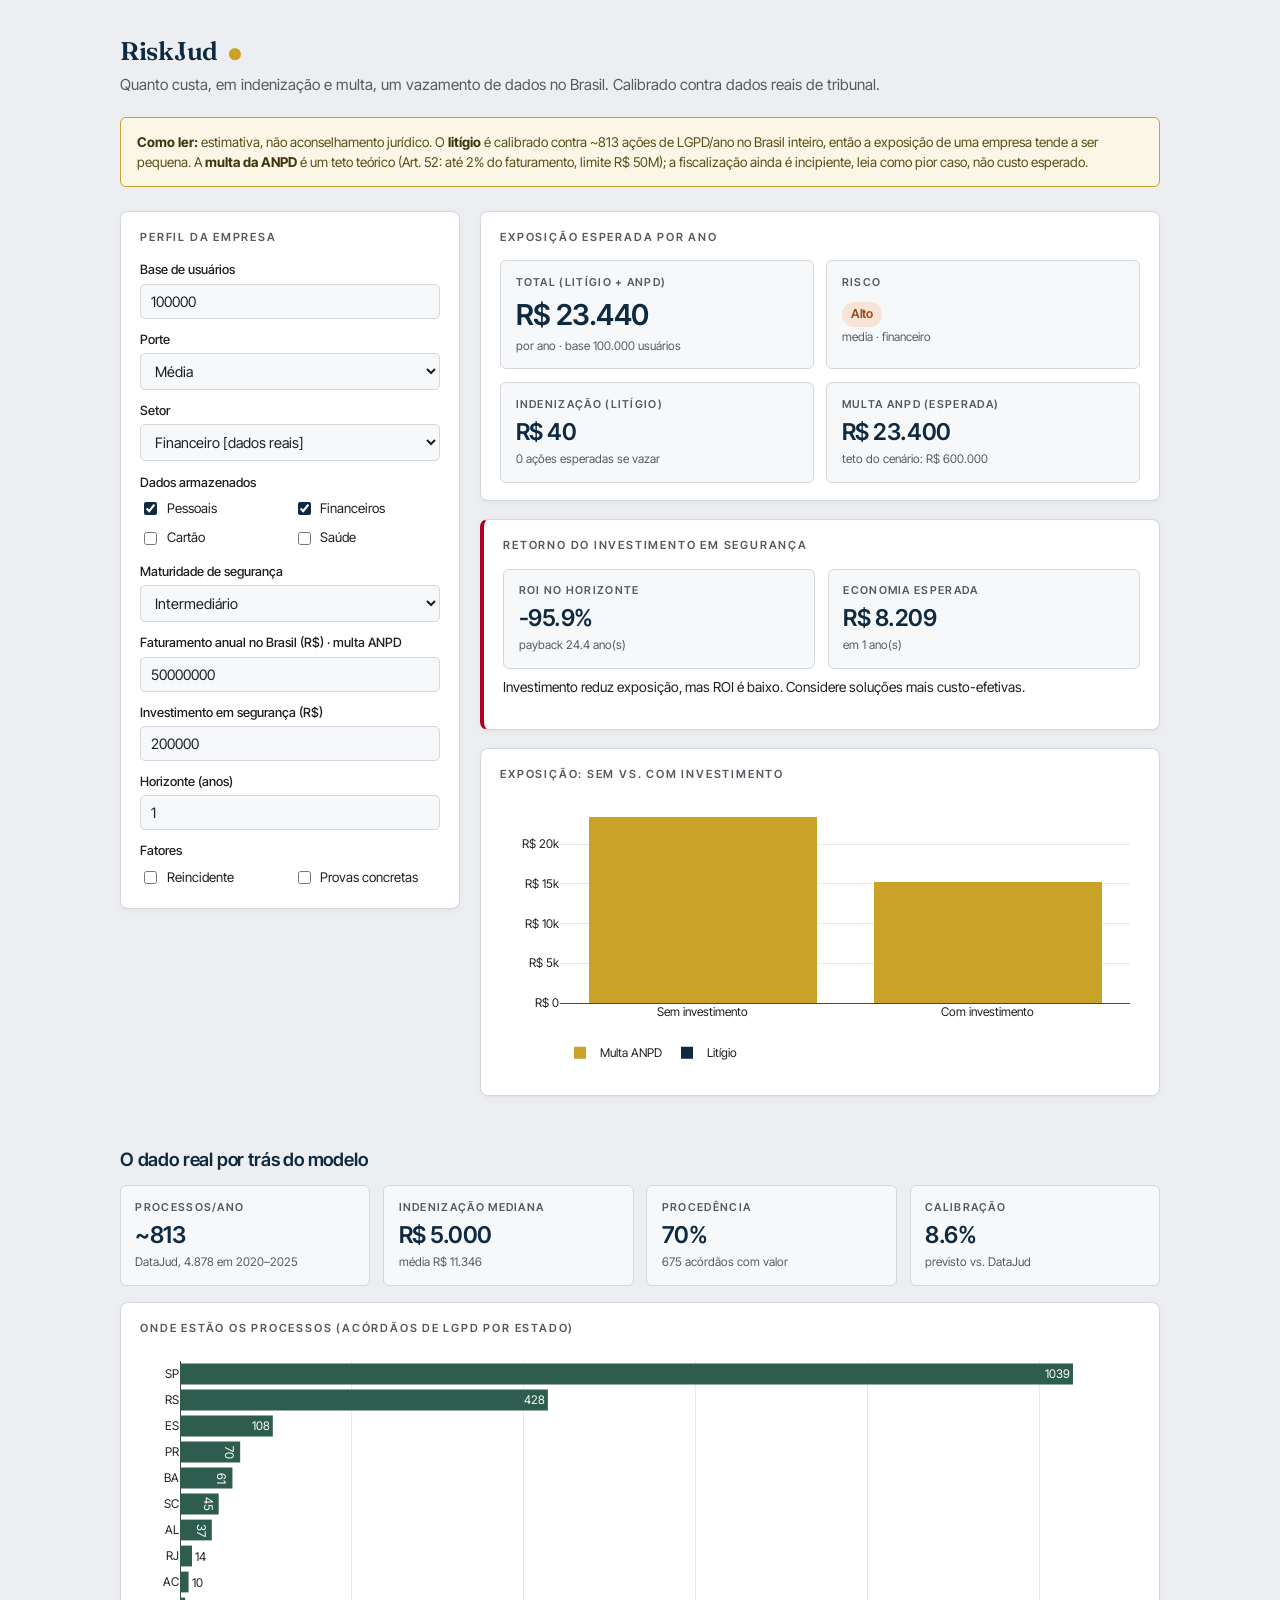
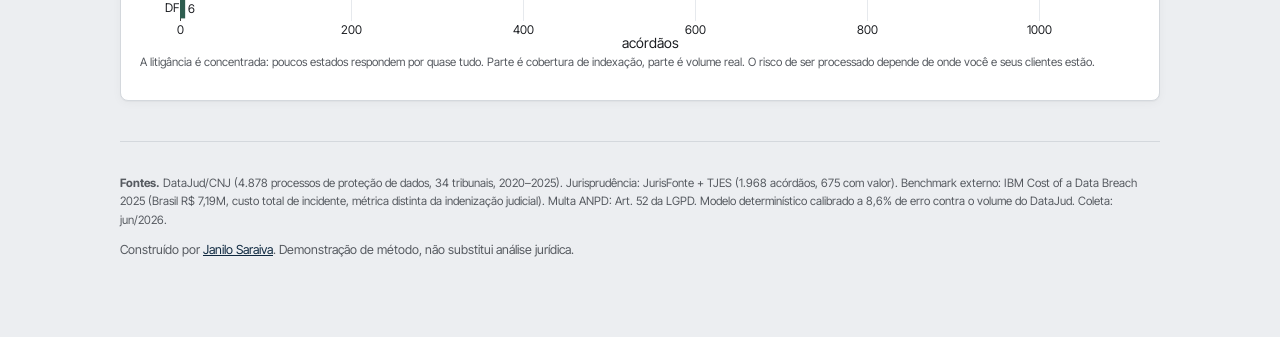
==== riskjud/index.html @ 90057ad7 "apps hub + RiskJud estático - index.html: página-hub que lista os apps - riskjud/: RiskJud client-si" ====
<!DOCTYPE html>
<html lang="pt-BR">
<head>
<meta charset="UTF-8" />
<meta name="viewport" content="width=device-width, initial-scale=1.0" />
<title>RiskJud · Precificação de risco LGPD</title>
<meta name="description" content="Quanto custa um vazamento de dados no Brasil? Modelo de risco LGPD calibrado contra 4.878 processos reais do DataJud e 1.968 acórdãos." />
<link rel="preconnect" href="https://fonts.googleapis.com" />
<link rel="preconnect" href="https://fonts.gstatic.com" crossorigin />
<link href="https://fonts.googleapis.com/css2?family=Inter+Tight:wght@300;400;500;600;700&family=Fraunces:opsz,wght@9..144,400;9..144,500;9..144,600&display=swap" rel="stylesheet" />
<script src="https://cdn.plot.ly/plotly-2.35.2.min.js" charset="utf-8"></script>
<style>
  :root {
    --marine:#0F2940; --purple:#4A1942; --green:#2E5D4F; --gold:#C9A227;
    --ink:#1C1E22; --muted:#565A60; --stone:#D4D8DD; --cream:#ECEEF1;
    --offwhite:#F6F8FA; --white:#FFFFFF; --danger:#B00020;
  }
  * { box-sizing:border-box; font-family:'Inter Tight',system-ui,sans-serif; }
  body { margin:0; background:var(--cream); color:var(--ink); line-height:1.5; }
  .wrap { max-width:1080px; margin:0 auto; padding:2rem 1.25rem 4rem; }
  header.site { display:flex; align-items:baseline; gap:.6rem; margin-bottom:.25rem; }
  header.site .mark { font-family:'Fraunces',serif; font-weight:600; font-size:1.6rem; color:var(--marine); letter-spacing:-.01em; }
  header.site .dot { color:var(--gold); }
  .tagline { color:var(--muted); font-size:.95rem; margin:0 0 1.25rem; }
  h2 { font-size:1.15rem; color:var(--marine); font-weight:600; letter-spacing:-.01em; margin:2rem 0 .75rem; }
  .disclaimer { background:#FBF6E6; border:1px solid var(--gold); border-radius:6px; padding:.85rem 1rem; font-size:.84rem; color:#5b4d18; margin-bottom:1.5rem; }
  .disclaimer b { color:#3f360f; }
  .grid { display:grid; grid-template-columns:340px 1fr; gap:1.25rem; align-items:start; }
  @media (max-width:820px){ .grid { grid-template-columns:1fr; } }
  .card { background:var(--white); border:1px solid var(--stone); border-radius:8px; padding:1.1rem 1.2rem; box-shadow:0 1px 0 rgba(31,31,31,.03),0 2px 10px rgba(31,31,31,.04); margin-bottom:1.1rem; }
  .card h3 { margin:0 0 .9rem; font-size:.7rem; text-transform:uppercase; letter-spacing:.16em; color:var(--muted); font-weight:600; }
  label { display:block; font-size:.8rem; font-weight:500; margin:.7rem 0 .25rem; color:var(--ink); }
  label:first-of-type { margin-top:0; }
  input[type=number], select { width:100%; padding:.5rem .6rem; border:1px solid var(--stone); border-radius:5px; font-size:.9rem; background:var(--offwhite); color:var(--ink); }
  input[type=range]{ width:100%; accent-color:var(--marine); }
  .checks { display:grid; grid-template-columns:1fr 1fr; gap:.3rem .5rem; margin-top:.3rem; }
  .checks label { display:flex; align-items:center; gap:.4rem; font-weight:400; font-size:.83rem; margin:.15rem 0; cursor:pointer; }
  .checks input { accent-color:var(--marine); }
  .hint { font-size:.72rem; color:var(--muted); margin-top:.15rem; }
  .stat-row { display:grid; grid-template-columns:1fr 1fr; gap:.8rem; }
  .stat { background:var(--offwhite); border:1px solid var(--stone); border-radius:6px; padding:.8rem .9rem; }
  .stat .k { font-size:.68rem; text-transform:uppercase; letter-spacing:.12em; color:var(--muted); font-weight:600; }
  .stat .v { font-size:1.45rem; font-weight:600; color:var(--marine); margin-top:.15rem; letter-spacing:-.02em; }
  .stat .v.big { font-size:1.8rem; }
  .stat .sub { font-size:.74rem; color:var(--muted); margin-top:.1rem; }
  .badge { display:inline-block; padding:.2rem .6rem; border-radius:999px; font-size:.78rem; font-weight:600; }
  .b-Baixo{ background:#E3F0EA; color:var(--green);} .b-Médio{ background:#FBF6E6; color:#8a6d10;}
  .b-Alto{ background:#F7E4D6; color:#9a4b16;} .b-Crítico{ background:#F8D7DA; color:var(--danger);}
  .roi-card { border-left:4px solid var(--gold); }
  .roi-card.pos { border-left-color:var(--green); } .roi-card.neg { border-left-color:var(--danger); }
  .rec { font-size:.86rem; color:var(--ink); margin-top:.5rem; }
  .ctx-stats { display:grid; grid-template-columns:repeat(4,1fr); gap:.8rem; margin-bottom:1rem; }
  @media (max-width:680px){ .ctx-stats{ grid-template-columns:1fr 1fr; } .stat-row{grid-template-columns:1fr;} }
  footer { margin-top:2.5rem; padding-top:1.25rem; border-top:1px solid var(--stone); font-size:.78rem; color:var(--muted); }
  footer a { color:var(--marine); }
  .src { font-size:.72rem; color:var(--muted); line-height:1.6; }
</style>
</head>
<body>
<div class="wrap">
  <header class="site"><span class="mark">RiskJud</span><span class="dot">●</span></header>
  <p class="tagline">Quanto custa, em indenização e multa, um vazamento de dados no Brasil. Calibrado contra dados reais de tribunal.</p>

  <div class="disclaimer">
    <b>Como ler:</b> estimativa, não aconselhamento jurídico. O <b>litígio</b> é calibrado contra ~813 ações de LGPD/ano no Brasil inteiro, então a exposição de uma empresa tende a ser pequena. A <b>multa da ANPD</b> é um teto teórico (Art. 52: até 2% do faturamento, limite R$ 50M); a fiscalização ainda é incipiente, leia como pior caso, não custo esperado.
  </div>

  <div class="grid">
    <div class="card" id="inputs">
      <h3>Perfil da empresa</h3>
      <label for="base">Base de usuários</label>
      <input type="number" id="base" min="1000" max="100000000" step="10000" value="100000" />

      <label for="porte">Porte</label>
      <select id="porte">
        <option value="mei">MEI</option>
        <option value="pequena">Pequena</option>
        <option value="media" selected>Média</option>
        <option value="grande">Grande</option>
      </select>

      <label for="setor">Setor</label>
      <select id="setor">
        <option value="geral">Geral</option>
        <option value="financeiro" selected>Financeiro [dados reais]</option>
        <option value="varejo">Varejo [dados reais]</option>
        <option value="saude">Saúde [est.]</option>
        <option value="tecnologia">Tecnologia [est.]</option>
        <option value="telecom">Telecom [est.]</option>
        <option value="seguradora">Seguradora [est.]</option>
        <option value="educacao">Educação [est.]</option>
      </select>

      <label>Dados armazenados</label>
      <div class="checks">
        <label><input type="checkbox" id="d_pessoais" checked /> Pessoais</label>
        <label><input type="checkbox" id="d_financeiros" checked /> Financeiros</label>
        <label><input type="checkbox" id="d_cartao" /> Cartão</label>
        <label><input type="checkbox" id="d_saude" /> Saúde</label>
      </div>

      <label for="maturidade">Maturidade de segurança</label>
      <select id="maturidade">
        <option value="basico">Básico</option>
        <option value="intermediario" selected>Intermediário</option>
        <option value="avancado">Avançado</option>
      </select>

      <label for="faturamento">Faturamento anual no Brasil (R$) · multa ANPD</label>
      <input type="number" id="faturamento" min="0" step="1000000" value="50000000" />

      <label for="investimento">Investimento em segurança (R$)</label>
      <input type="number" id="investimento" min="0" step="50000" value="200000" />

      <label for="horizonte">Horizonte (anos)</label>
      <input type="number" id="horizonte" min="1" max="10" step="1" value="1" />

      <label>Fatores</label>
      <div class="checks">
        <label><input type="checkbox" id="reincidencia" /> Reincidente</label>
        <label><input type="checkbox" id="provas" /> Provas concretas</label>
      </div>
    </div>

    <div>
      <div class="card">
        <h3>Exposição esperada por ano</h3>
        <div class="stat-row">
          <div class="stat"><div class="k">Total (litígio + ANPD)</div><div class="v big" id="o_total">—</div><div class="sub" id="o_nivel"></div></div>
          <div class="stat"><div class="k">Risco</div><div class="v" id="o_badge">—</div><div class="sub" id="o_perfil"></div></div>
        </div>
        <div class="stat-row" style="margin-top:.8rem">
          <div class="stat"><div class="k">Indenização (litígio)</div><div class="v" id="o_litigio">—</div><div class="sub" id="o_proc"></div></div>
          <div class="stat"><div class="k">Multa ANPD (esperada)</div><div class="v" id="o_anpd">—</div><div class="sub" id="o_anpd_teto"></div></div>
        </div>
      </div>

      <div class="card roi-card" id="roiCard">
        <h3>Retorno do investimento em segurança</h3>
        <div class="stat-row">
          <div class="stat"><div class="k">ROI no horizonte</div><div class="v" id="o_roi">—</div><div class="sub" id="o_payback"></div></div>
          <div class="stat"><div class="k">Economia esperada</div><div class="v" id="o_economia">—</div><div class="sub" id="o_horizonte"></div></div>
        </div>
        <p class="rec" id="o_rec"></p>
      </div>

      <div class="card">
        <h3>Exposição: sem vs. com investimento</h3>
        <div id="chart" style="height:280px"></div>
      </div>
    </div>
  </div>

  <h2>O dado real por trás do modelo</h2>
  <div class="ctx-stats">
    <div class="stat"><div class="k">Processos/ano</div><div class="v" id="c_ano">—</div><div class="sub">DataJud, 4.878 em 2020–2025</div></div>
    <div class="stat"><div class="k">Indenização mediana</div><div class="v" id="c_mediana">—</div><div class="sub" id="c_media"></div></div>
    <div class="stat"><div class="k">Procedência</div><div class="v" id="c_proc">—</div><div class="sub" id="c_comvalor"></div></div>
    <div class="stat"><div class="k">Calibração</div><div class="v" id="c_erro">—</div><div class="sub">previsto vs. DataJud</div></div>
  </div>
  <div class="card">
    <h3>Onde estão os processos (acórdãos de LGPD por estado)</h3>
    <div id="chartUf" style="height:300px"></div>
    <p class="hint">A litigância é concentrada: poucos estados respondem por quase tudo. Parte é cobertura de indexação, parte é volume real. O risco de ser processado depende de onde você e seus clientes estão.</p>
  </div>

  <footer>
    <p class="src">
      <b>Fontes.</b> DataJud/CNJ (4.878 processos de proteção de dados, 34 tribunais, 2020–2025). Jurisprudência: JurisFonte + TJES (1.968 acórdãos, 675 com valor). Benchmark externo: IBM Cost of a Data Breach 2025 (Brasil R$ 7,19M, custo total de incidente, métrica distinta da indenização judicial). Multa ANPD: Art. 52 da LGPD. Modelo determinístico calibrado a 8,6% de erro contra o volume do DataJud. Coleta: jun/2026.
    </p>
    <p>Construído por <a href="https://pereirasaraiva.com">Janilo Saraiva</a>. Demonstração de método, não substitui análise jurídica.</p>
  </footer>
</div>

<script type="module">
import { analisar } from './model.mjs';

const brl = (x) => new Intl.NumberFormat('pt-BR',{style:'currency',currency:'BRL',maximumFractionDigits:0}).format(x||0);
const num = (x) => new Intl.NumberFormat('pt-BR').format(x||0);
const $ = (id) => document.getElementById(id);
let DATA = null;

function readParams(){
  return {
    base_usuarios: +$('base').value || 0,
    porte_empresa: $('porte').value,
    setor: $('setor').value,
    dados_pessoais: $('d_pessoais').checked,
    dados_financeiros: $('d_financeiros').checked,
    dados_cartao: $('d_cartao').checked,
    dados_saude: $('d_saude').checked,
    maturidade_seguranca: $('maturidade').value,
    faturamento_brasil: +$('faturamento').value || 0,
    investimento_incremental: +$('investimento').value || 0,
    horizonte_anos: +$('horizonte').value || 1,
    reincidencia: $('reincidencia').checked,
    provas_concretas: $('provas').checked,
  };
}

function render(){
  const p = readParams();
  const res = analisar(p, DATA);
  const c = res.cenario_atual;

  $('o_total').textContent = brl(c.exposure_total_com_anpd);
  $('o_nivel').textContent = `por ano · base ${num(p.base_usuarios)} usuários`;
  $('o_badge').innerHTML = `<span class="badge b-${c.nivel_risco}">${c.nivel_risco}</span>`;
  $('o_perfil').textContent = `${p.porte_empresa} · ${p.setor}`;
  $('o_litigio').textContent = brl(c.exposure_total_esperado);
  $('o_proc').textContent = `${c.processos_esperados} ações esperadas se vazar`;
  $('o_anpd').textContent = brl(c.multa_anpd_esperada);
  $('o_anpd_teto').textContent = p.faturamento_brasil>0 ? `teto do cenário: ${brl(c.multa_anpd_cenario_breach)}` : 'informe faturamento';

  const roiCard = $('roiCard');
  if (res.resultado_investimento){
    const r = res.resultado_investimento;
    $('o_roi').textContent = `${r.roi_esperado}%`;
    $('o_payback').textContent = r.payback_anos!=null ? `payback ${r.payback_anos} ano(s)` : 'sem payback';
    $('o_economia').textContent = brl(r.economia_esperada);
    $('o_horizonte').textContent = `em ${p.horizonte_anos} ano(s)`;
    $('o_rec').textContent = r.recomendacao;
    roiCard.className = 'card roi-card ' + (r.roi_esperado>0 ? 'pos' : 'neg');
  } else {
    $('o_roi').textContent = '—'; $('o_payback').textContent='';
    $('o_economia').textContent='—'; $('o_horizonte').textContent='';
    $('o_rec').textContent = 'Informe um investimento em segurança para ver o ROI.';
    roiCard.className = 'card roi-card';
  }

  const cp = res.cenario_pos_investimento;
  const litSem = c.exposure_total_esperado, anpdSem = c.multa_anpd_esperada;
  const litCom = cp ? cp.exposure_total_esperado : litSem;
  const anpdCom = cp ? cp.multa_anpd_esperada : anpdSem;
  Plotly.react('chart', [
    { x:['Sem investimento','Com investimento'], y:[litSem,litCom], name:'Litígio', type:'bar', marker:{color:'#0F2940'} },
    { x:['Sem investimento','Com investimento'], y:[anpdSem,anpdCom], name:'Multa ANPD', type:'bar', marker:{color:'#C9A227'} },
  ], {
    barmode:'stack', margin:{t:10,r:10,b:30,l:60}, font:{family:'Inter Tight',size:12,color:'#1C1E22'},
    paper_bgcolor:'rgba(0,0,0,0)', plot_bgcolor:'rgba(0,0,0,0)',
    legend:{orientation:'h',y:-0.18}, yaxis:{tickprefix:'R$ ',gridcolor:'#E6E9ED'}, xaxis:{},
  }, {displayModeBar:false, responsive:true});
}

function renderContext(){
  const j = DATA.jurisprudencia, f = DATA.fonte;
  $('c_ano').textContent = '~'+num(f.datajud_por_ano);
  $('c_mediana').textContent = brl(j.valor_mediano);
  $('c_media').textContent = 'média '+brl(j.valor_medio);
  $('c_proc').textContent = (j.taxa_procedencia*100).toFixed(0)+'%';
  $('c_comvalor').textContent = num(j.total_com_valor)+' acórdãos com valor';
  $('c_erro').textContent = (f.calibracao_erro*100).toFixed(1)+'%';

  const top = j.por_uf.slice(0,10).reverse();
  Plotly.react('chartUf', [{
    type:'bar', orientation:'h', x:top.map(u=>u.n), y:top.map(u=>u.uf),
    marker:{color:'#2E5D4F'}, text:top.map(u=>u.n), textposition:'auto',
  }], {
    margin:{t:10,r:20,b:30,l:40}, font:{family:'Inter Tight',size:12,color:'#1C1E22'},
    paper_bgcolor:'rgba(0,0,0,0)', plot_bgcolor:'rgba(0,0,0,0)',
    xaxis:{title:'acórdãos',gridcolor:'#E6E9ED'}, yaxis:{automargin:true},
  }, {displayModeBar:false, responsive:true});
}

async function boot(){
  DATA = await fetch('./data.json').then(r=>r.json());
  document.querySelectorAll('#inputs input, #inputs select').forEach(el=>{
    el.addEventListener('input', render);
    el.addEventListener('change', render);
  });
  render();
  renderContext();
}
boot();
</script>
</body>
</html>
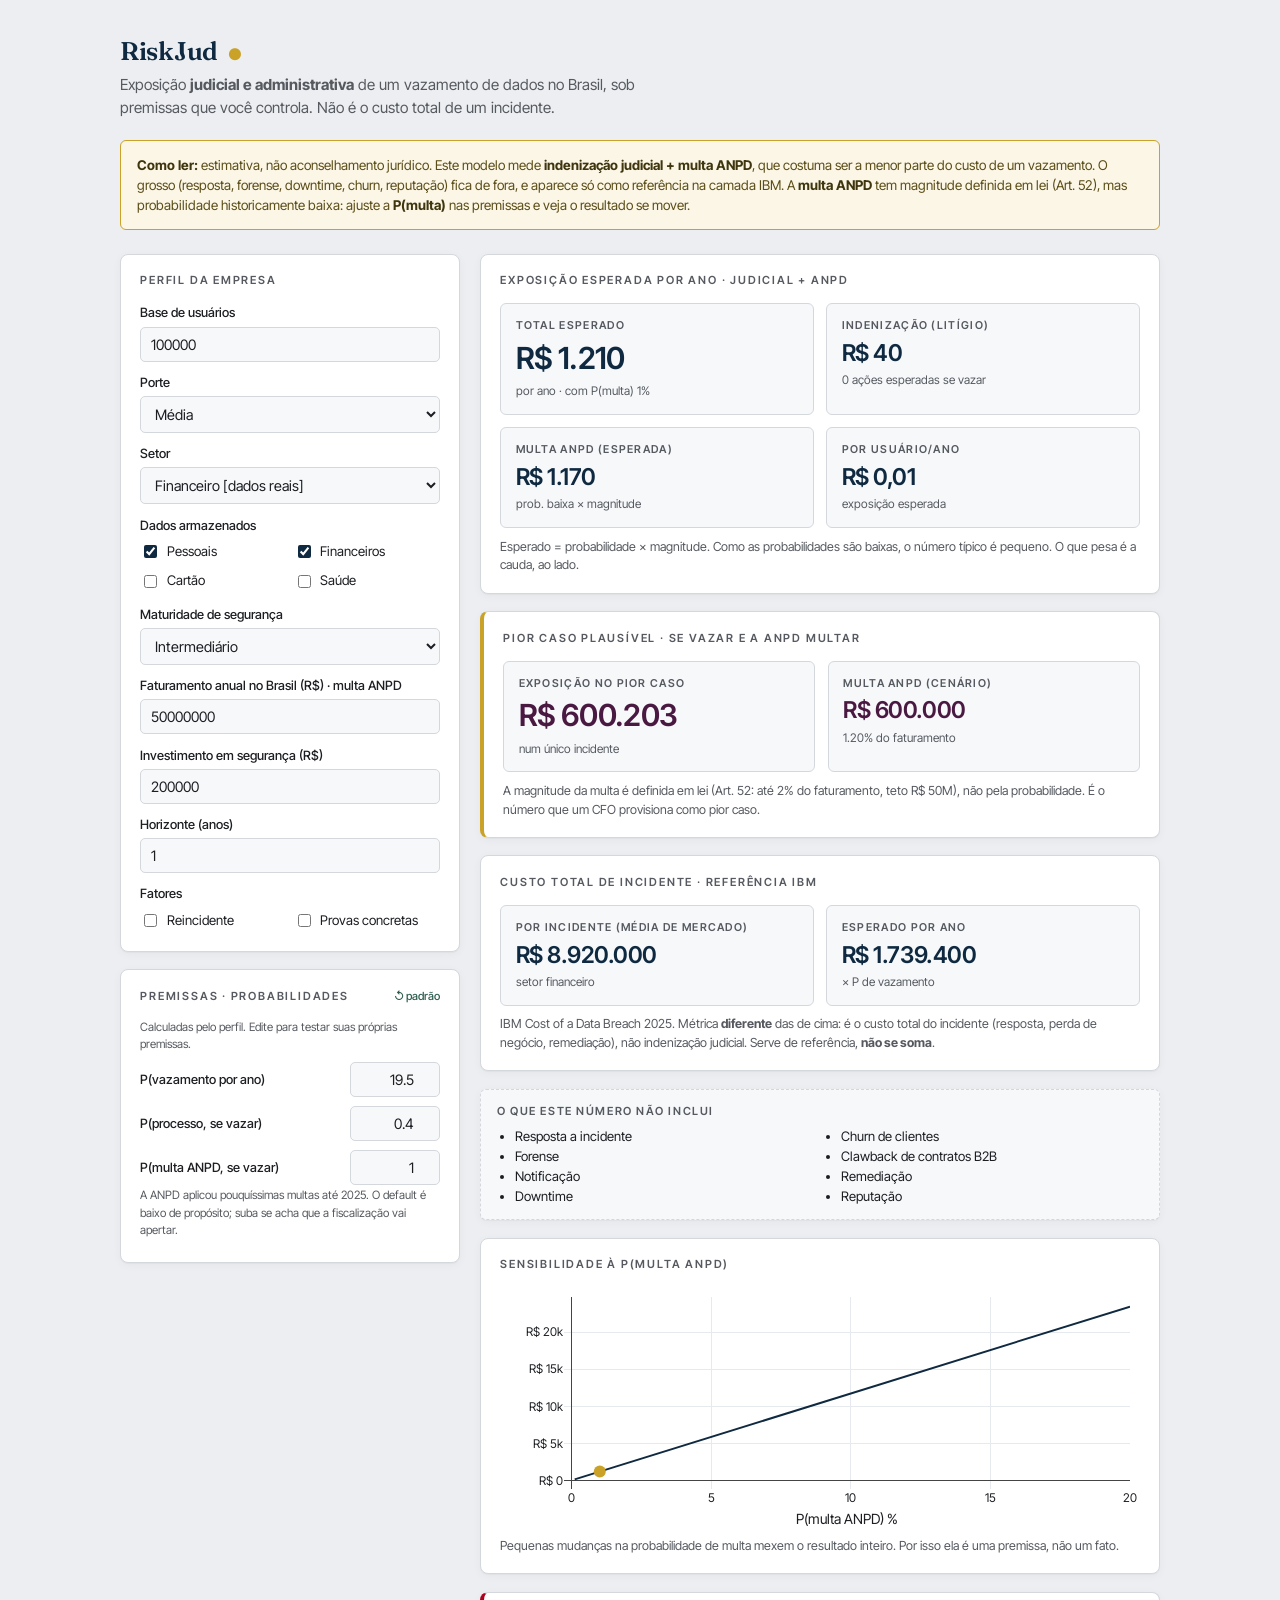
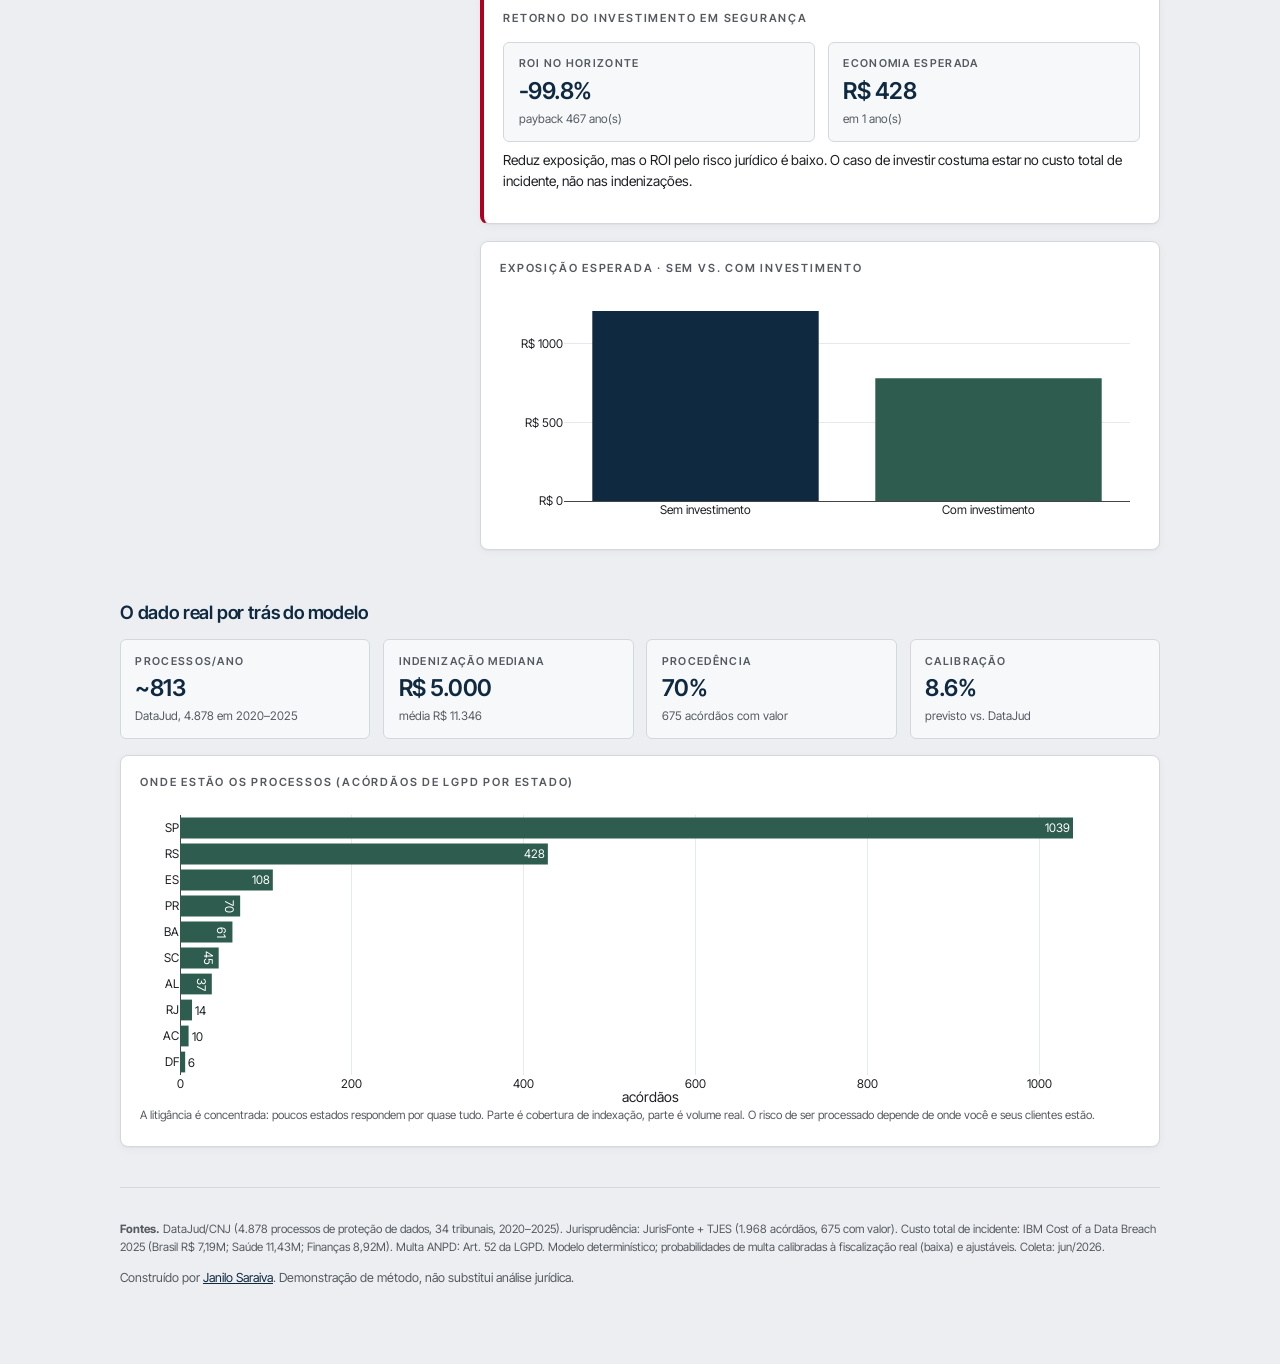
==== commit fbba9b60: "RiskJud v2: modelo mais honesto - ANPD P(multa) recalibrada à realidade (8-35% -> 0.5-2%), ajustável" ====
--- a/riskjud/index.html
+++ b/riskjud/index.html
@@ -4,7 +4,7 @@
 <meta charset="UTF-8" />
 <meta name="viewport" content="width=device-width, initial-scale=1.0" />
 <title>RiskJud · Precificação de risco LGPD</title>
-<meta name="description" content="Quanto custa um vazamento de dados no Brasil? Modelo de risco LGPD calibrado contra 4.878 processos reais do DataJud e 1.968 acórdãos." />
+<meta name="description" content="Exposição judicial e administrativa de risco LGPD no Brasil, sob premissas que você controla. Calibrado contra 4.878 processos do DataJud e 1.968 acórdãos." />
 <link rel="preconnect" href="https://fonts.googleapis.com" />
 <link rel="preconnect" href="https://fonts.gstatic.com" crossorigin />
 <link href="https://fonts.googleapis.com/css2?family=Inter+Tight:wght@300;400;500;600;700&family=Fraunces:opsz,wght@9..144,400;9..144,500;9..144,600&display=swap" rel="stylesheet" />
@@ -21,7 +21,7 @@
   header.site { display:flex; align-items:baseline; gap:.6rem; margin-bottom:.25rem; }
   header.site .mark { font-family:'Fraunces',serif; font-weight:600; font-size:1.6rem; color:var(--marine); letter-spacing:-.01em; }
   header.site .dot { color:var(--gold); }
-  .tagline { color:var(--muted); font-size:.95rem; margin:0 0 1.25rem; }
+  .tagline { color:var(--muted); font-size:.95rem; margin:0 0 1.25rem; max-width:64ch; }
   h2 { font-size:1.15rem; color:var(--marine); font-weight:600; letter-spacing:-.01em; margin:2rem 0 .75rem; }
   .disclaimer { background:#FBF6E6; border:1px solid var(--gold); border-radius:6px; padding:.85rem 1rem; font-size:.84rem; color:#5b4d18; margin-bottom:1.5rem; }
   .disclaimer b { color:#3f360f; }
@@ -29,26 +29,32 @@
   @media (max-width:820px){ .grid { grid-template-columns:1fr; } }
   .card { background:var(--white); border:1px solid var(--stone); border-radius:8px; padding:1.1rem 1.2rem; box-shadow:0 1px 0 rgba(31,31,31,.03),0 2px 10px rgba(31,31,31,.04); margin-bottom:1.1rem; }
   .card h3 { margin:0 0 .9rem; font-size:.7rem; text-transform:uppercase; letter-spacing:.16em; color:var(--muted); font-weight:600; }
+  .card h3 .reset { float:right; font-size:.7rem; letter-spacing:0; text-transform:none; color:var(--green); cursor:pointer; font-weight:500; }
   label { display:block; font-size:.8rem; font-weight:500; margin:.7rem 0 .25rem; color:var(--ink); }
   label:first-of-type { margin-top:0; }
   input[type=number], select { width:100%; padding:.5rem .6rem; border:1px solid var(--stone); border-radius:5px; font-size:.9rem; background:var(--offwhite); color:var(--ink); }
-  input[type=range]{ width:100%; accent-color:var(--marine); }
   .checks { display:grid; grid-template-columns:1fr 1fr; gap:.3rem .5rem; margin-top:.3rem; }
   .checks label { display:flex; align-items:center; gap:.4rem; font-weight:400; font-size:.83rem; margin:.15rem 0; cursor:pointer; }
   .checks input { accent-color:var(--marine); }
-  .hint { font-size:.72rem; color:var(--muted); margin-top:.15rem; }
+  .prob label { display:flex; align-items:center; justify-content:space-between; gap:.6rem; margin:.55rem 0 .15rem; }
+  .prob .pct { width:90px; flex:0 0 90px; text-align:right; }
+  .hint { font-size:.72rem; color:var(--muted); margin:.1rem 0 .3rem; }
   .stat-row { display:grid; grid-template-columns:1fr 1fr; gap:.8rem; }
   .stat { background:var(--offwhite); border:1px solid var(--stone); border-radius:6px; padding:.8rem .9rem; }
   .stat .k { font-size:.68rem; text-transform:uppercase; letter-spacing:.12em; color:var(--muted); font-weight:600; }
   .stat .v { font-size:1.45rem; font-weight:600; color:var(--marine); margin-top:.15rem; letter-spacing:-.02em; }
-  .stat .v.big { font-size:1.8rem; }
+  .stat .v.big { font-size:1.9rem; }
+  .stat .v.tail { color:var(--purple); }
   .stat .sub { font-size:.74rem; color:var(--muted); margin-top:.1rem; }
-  .badge { display:inline-block; padding:.2rem .6rem; border-radius:999px; font-size:.78rem; font-weight:600; }
-  .b-Baixo{ background:#E3F0EA; color:var(--green);} .b-Médio{ background:#FBF6E6; color:#8a6d10;}
-  .b-Alto{ background:#F7E4D6; color:#9a4b16;} .b-Crítico{ background:#F8D7DA; color:var(--danger);}
-  .roi-card { border-left:4px solid var(--gold); }
+  .tail-card { border-left:4px solid var(--gold); }
+  .note { font-size:.78rem; color:var(--muted); margin:.6rem 0 0; }
+  .roi-card { border-left:4px solid var(--stone); }
   .roi-card.pos { border-left-color:var(--green); } .roi-card.neg { border-left-color:var(--danger); }
   .rec { font-size:.86rem; color:var(--ink); margin-top:.5rem; }
+  .exclude { background:var(--offwhite); border:1px dashed var(--stone); border-radius:6px; padding:.8rem 1rem; }
+  .exclude .k { font-size:.7rem; text-transform:uppercase; letter-spacing:.14em; color:var(--muted); font-weight:600; }
+  .exclude ul { margin:.5rem 0 0; padding-left:1.1rem; font-size:.82rem; color:var(--ink); columns:2; column-gap:1.5rem; }
+  @media (max-width:520px){ .exclude ul{ columns:1; } }
   .ctx-stats { display:grid; grid-template-columns:repeat(4,1fr); gap:.8rem; margin-bottom:1rem; }
   @media (max-width:680px){ .ctx-stats{ grid-template-columns:1fr 1fr; } .stat-row{grid-template-columns:1fr;} }
   footer { margin-top:2.5rem; padding-top:1.25rem; border-top:1px solid var(--stone); font-size:.78rem; color:var(--muted); }
@@ -59,80 +65,124 @@
 <body>
 <div class="wrap">
   <header class="site"><span class="mark">RiskJud</span><span class="dot">●</span></header>
-  <p class="tagline">Quanto custa, em indenização e multa, um vazamento de dados no Brasil. Calibrado contra dados reais de tribunal.</p>
+  <p class="tagline">Exposição <b>judicial e administrativa</b> de um vazamento de dados no Brasil, sob premissas que você controla. Não é o custo total de um incidente.</p>
 
   <div class="disclaimer">
-    <b>Como ler:</b> estimativa, não aconselhamento jurídico. O <b>litígio</b> é calibrado contra ~813 ações de LGPD/ano no Brasil inteiro, então a exposição de uma empresa tende a ser pequena. A <b>multa da ANPD</b> é um teto teórico (Art. 52: até 2% do faturamento, limite R$ 50M); a fiscalização ainda é incipiente, leia como pior caso, não custo esperado.
+    <b>Como ler:</b> estimativa, não aconselhamento jurídico. Este modelo mede <b>indenização judicial + multa ANPD</b>, que costuma ser a menor parte do custo de um vazamento. O grosso (resposta, forense, downtime, churn, reputação) fica de fora, e aparece só como referência na camada IBM. A <b>multa ANPD</b> tem magnitude definida em lei (Art. 52), mas probabilidade historicamente baixa: ajuste a <b>P(multa)</b> nas premissas e veja o resultado se mover.
   </div>
 
   <div class="grid">
-    <div class="card" id="inputs">
-      <h3>Perfil da empresa</h3>
-      <label for="base">Base de usuários</label>
-      <input type="number" id="base" min="1000" max="100000000" step="10000" value="100000" />
-
-      <label for="porte">Porte</label>
-      <select id="porte">
-        <option value="mei">MEI</option>
-        <option value="pequena">Pequena</option>
-        <option value="media" selected>Média</option>
-        <option value="grande">Grande</option>
-      </select>
-
-      <label for="setor">Setor</label>
-      <select id="setor">
-        <option value="geral">Geral</option>
-        <option value="financeiro" selected>Financeiro [dados reais]</option>
-        <option value="varejo">Varejo [dados reais]</option>
-        <option value="saude">Saúde [est.]</option>
-        <option value="tecnologia">Tecnologia [est.]</option>
-        <option value="telecom">Telecom [est.]</option>
-        <option value="seguradora">Seguradora [est.]</option>
-        <option value="educacao">Educação [est.]</option>
-      </select>
-
-      <label>Dados armazenados</label>
-      <div class="checks">
-        <label><input type="checkbox" id="d_pessoais" checked /> Pessoais</label>
-        <label><input type="checkbox" id="d_financeiros" checked /> Financeiros</label>
-        <label><input type="checkbox" id="d_cartao" /> Cartão</label>
-        <label><input type="checkbox" id="d_saude" /> Saúde</label>
-      </div>
-
-      <label for="maturidade">Maturidade de segurança</label>
-      <select id="maturidade">
-        <option value="basico">Básico</option>
-        <option value="intermediario" selected>Intermediário</option>
-        <option value="avancado">Avançado</option>
-      </select>
-
-      <label for="faturamento">Faturamento anual no Brasil (R$) · multa ANPD</label>
-      <input type="number" id="faturamento" min="0" step="1000000" value="50000000" />
-
-      <label for="investimento">Investimento em segurança (R$)</label>
-      <input type="number" id="investimento" min="0" step="50000" value="200000" />
-
-      <label for="horizonte">Horizonte (anos)</label>
-      <input type="number" id="horizonte" min="1" max="10" step="1" value="1" />
-
-      <label>Fatores</label>
-      <div class="checks">
-        <label><input type="checkbox" id="reincidencia" /> Reincidente</label>
-        <label><input type="checkbox" id="provas" /> Provas concretas</label>
+    <div>
+      <div class="card" id="inputs">
+        <h3>Perfil da empresa</h3>
+        <label for="base">Base de usuários</label>
+        <input type="number" id="base" min="1000" max="100000000" step="10000" value="100000" />
+
+        <label for="porte">Porte</label>
+        <select id="porte">
+          <option value="mei">MEI</option>
+          <option value="pequena">Pequena</option>
+          <option value="media" selected>Média</option>
+          <option value="grande">Grande</option>
+        </select>
+
+        <label for="setor">Setor</label>
+        <select id="setor">
+          <option value="geral">Geral</option>
+          <option value="financeiro" selected>Financeiro [dados reais]</option>
+          <option value="varejo">Varejo [dados reais]</option>
+          <option value="saude">Saúde [est.]</option>
+          <option value="tecnologia">Tecnologia [est.]</option>
+          <option value="telecom">Telecom [est.]</option>
+          <option value="seguradora">Seguradora [est.]</option>
+          <option value="educacao">Educação [est.]</option>
+        </select>
+
+        <label>Dados armazenados</label>
+        <div class="checks">
+          <label><input type="checkbox" id="d_pessoais" checked /> Pessoais</label>
+          <label><input type="checkbox" id="d_financeiros" checked /> Financeiros</label>
+          <label><input type="checkbox" id="d_cartao" /> Cartão</label>
+          <label><input type="checkbox" id="d_saude" /> Saúde</label>
+        </div>
+
+        <label for="maturidade">Maturidade de segurança</label>
+        <select id="maturidade">
+          <option value="basico">Básico</option>
+          <option value="intermediario" selected>Intermediário</option>
+          <option value="avancado">Avançado</option>
+        </select>
+
+        <label for="faturamento">Faturamento anual no Brasil (R$) · multa ANPD</label>
+        <input type="number" id="faturamento" min="0" step="1000000" value="50000000" />
+
+        <label for="investimento">Investimento em segurança (R$)</label>
+        <input type="number" id="investimento" min="0" step="50000" value="200000" />
+
+        <label for="horizonte">Horizonte (anos)</label>
+        <input type="number" id="horizonte" min="1" max="10" step="1" value="1" />
+
+        <label>Fatores</label>
+        <div class="checks">
+          <label><input type="checkbox" id="reincidencia" /> Reincidente</label>
+          <label><input type="checkbox" id="provas" /> Provas concretas</label>
+        </div>
+      </div>
+
+      <div class="card prob">
+        <h3>Premissas · probabilidades <span class="reset" id="reset_prob">↺ padrão</span></h3>
+        <p class="hint">Calculadas pelo perfil. Edite para testar suas próprias premissas.</p>
+        <label>P(vazamento por ano) <input class="pct" type="number" id="p_breach" min="0" max="100" step="0.5" /></label>
+        <label>P(processo, se vazar) <input class="pct" type="number" id="p_sue" min="0" max="100" step="0.1" /></label>
+        <label>P(multa ANPD, se vazar) <input class="pct" type="number" id="p_multa" min="0" max="100" step="0.5" /></label>
+        <p class="hint">A ANPD aplicou pouquíssimas multas até 2025. O default é baixo de propósito; suba se acha que a fiscalização vai apertar.</p>
       </div>
     </div>
 
     <div>
       <div class="card">
-        <h3>Exposição esperada por ano</h3>
+        <h3>Exposição esperada por ano · judicial + ANPD</h3>
         <div class="stat-row">
-          <div class="stat"><div class="k">Total (litígio + ANPD)</div><div class="v big" id="o_total">—</div><div class="sub" id="o_nivel"></div></div>
-          <div class="stat"><div class="k">Risco</div><div class="v" id="o_badge">—</div><div class="sub" id="o_perfil"></div></div>
+          <div class="stat"><div class="k">Total esperado</div><div class="v big" id="o_total">—</div><div class="sub" id="o_total_sub"></div></div>
+          <div class="stat"><div class="k">Indenização (litígio)</div><div class="v" id="o_litigio">—</div><div class="sub" id="o_proc"></div></div>
         </div>
         <div class="stat-row" style="margin-top:.8rem">
-          <div class="stat"><div class="k">Indenização (litígio)</div><div class="v" id="o_litigio">—</div><div class="sub" id="o_proc"></div></div>
-          <div class="stat"><div class="k">Multa ANPD (esperada)</div><div class="v" id="o_anpd">—</div><div class="sub" id="o_anpd_teto"></div></div>
-        </div>
+          <div class="stat"><div class="k">Multa ANPD (esperada)</div><div class="v" id="o_anpd">—</div><div class="sub" id="o_anpd_sub"></div></div>
+          <div class="stat"><div class="k">Por usuário/ano</div><div class="v" id="o_peruser">—</div><div class="sub">exposição esperada</div></div>
+        </div>
+        <p class="note">Esperado = probabilidade × magnitude. Como as probabilidades são baixas, o número típico é pequeno. O que pesa é a cauda, ao lado.</p>
+      </div>
+
+      <div class="card tail-card">
+        <h3>Pior caso plausível · se vazar e a ANPD multar</h3>
+        <div class="stat-row">
+          <div class="stat"><div class="k">Exposição no pior caso</div><div class="v big tail" id="o_tail">—</div><div class="sub">num único incidente</div></div>
+          <div class="stat"><div class="k">Multa ANPD (cenário)</div><div class="v tail" id="o_tail_anpd">—</div><div class="sub" id="o_tail_anpd_sub"></div></div>
+        </div>
+        <p class="note">A magnitude da multa é definida em lei (Art. 52: até 2% do faturamento, teto R$ 50M), não pela probabilidade. É o número que um CFO provisiona como pior caso.</p>
+      </div>
+
+      <div class="card">
+        <h3>Custo total de incidente · referência IBM</h3>
+        <div class="stat-row">
+          <div class="stat"><div class="k">Por incidente (média de mercado)</div><div class="v" id="o_ibm">—</div><div class="sub" id="o_ibm_sub"></div></div>
+          <div class="stat"><div class="k">Esperado por ano</div><div class="v" id="o_ibm_esp">—</div><div class="sub">× P de vazamento</div></div>
+        </div>
+        <p class="note">IBM Cost of a Data Breach 2025. Métrica <b>diferente</b> das de cima: é o custo total do incidente (resposta, perda de negócio, remediação), não indenização judicial. Serve de referência, <b>não se soma</b>.</p>
+      </div>
+
+      <div class="exclude card">
+        <div class="k">O que este número NÃO inclui</div>
+        <ul>
+          <li>Resposta a incidente</li><li>Forense</li><li>Notificação</li><li>Downtime</li>
+          <li>Churn de clientes</li><li>Clawback de contratos B2B</li><li>Remediação</li><li>Reputação</li>
+        </ul>
+      </div>
+
+      <div class="card">
+        <h3>Sensibilidade à P(multa ANPD)</h3>
+        <div id="chartSens" style="height:240px"></div>
+        <p class="note">Pequenas mudanças na probabilidade de multa mexem o resultado inteiro. Por isso ela é uma premissa, não um fato.</p>
       </div>
 
       <div class="card roi-card" id="roiCard">
@@ -145,8 +195,8 @@
       </div>
 
       <div class="card">
-        <h3>Exposição: sem vs. com investimento</h3>
-        <div id="chart" style="height:280px"></div>
+        <h3>Exposição esperada · sem vs. com investimento</h3>
+        <div id="chart" style="height:240px"></div>
       </div>
     </div>
   </div>
@@ -166,7 +216,7 @@
 
   <footer>
     <p class="src">
-      <b>Fontes.</b> DataJud/CNJ (4.878 processos de proteção de dados, 34 tribunais, 2020–2025). Jurisprudência: JurisFonte + TJES (1.968 acórdãos, 675 com valor). Benchmark externo: IBM Cost of a Data Breach 2025 (Brasil R$ 7,19M, custo total de incidente, métrica distinta da indenização judicial). Multa ANPD: Art. 52 da LGPD. Modelo determinístico calibrado a 8,6% de erro contra o volume do DataJud. Coleta: jun/2026.
+      <b>Fontes.</b> DataJud/CNJ (4.878 processos de proteção de dados, 34 tribunais, 2020–2025). Jurisprudência: JurisFonte + TJES (1.968 acórdãos, 675 com valor). Custo total de incidente: IBM Cost of a Data Breach 2025 (Brasil R$ 7,19M; Saúde 11,43M; Finanças 8,92M). Multa ANPD: Art. 52 da LGPD. Modelo determinístico; probabilidades de multa calibradas à fiscalização real (baixa) e ajustáveis. Coleta: jun/2026.
     </p>
     <p>Construído por <a href="https://pereirasaraiva.com">Janilo Saraiva</a>. Demonstração de método, não substitui análise jurídica.</p>
   </footer>
@@ -176,9 +226,12 @@
 import { analisar } from './model.mjs';
 
 const brl = (x) => new Intl.NumberFormat('pt-BR',{style:'currency',currency:'BRL',maximumFractionDigits:0}).format(x||0);
+const brl2 = (x) => new Intl.NumberFormat('pt-BR',{style:'currency',currency:'BRL',maximumFractionDigits:2}).format(x||0);
 const num = (x) => new Intl.NumberFormat('pt-BR').format(x||0);
+const fmtPct = (x) => parseFloat((x*100).toFixed(2)).toString();
 const $ = (id) => document.getElementById(id);
 let DATA = null;
+const overridden = { p_breach:false, p_sue:false, p_multa:false };
 
 function readParams(){
   return {
@@ -195,62 +248,88 @@
     horizonte_anos: +$('horizonte').value || 1,
     reincidencia: $('reincidencia').checked,
     provas_concretas: $('provas').checked,
+    p_breach_override: overridden.p_breach ? (parseFloat($('p_breach').value)/100) : null,
+    p_sue_override: overridden.p_sue ? (parseFloat($('p_sue').value)/100) : null,
+    p_multa_override: overridden.p_multa ? (parseFloat($('p_multa').value)/100) : null,
   };
 }
 
 function render(){
   const p = readParams();
   const res = analisar(p, DATA);
-  const c = res.cenario_atual;
-
-  $('o_total').textContent = brl(c.exposure_total_com_anpd);
-  $('o_nivel').textContent = `por ano · base ${num(p.base_usuarios)} usuários`;
-  $('o_badge').innerHTML = `<span class="badge b-${c.nivel_risco}">${c.nivel_risco}</span>`;
-  $('o_perfil').textContent = `${p.porte_empresa} · ${p.setor}`;
-  $('o_litigio').textContent = brl(c.exposure_total_esperado);
-  $('o_proc').textContent = `${c.processos_esperados} ações esperadas se vazar`;
-  $('o_anpd').textContent = brl(c.multa_anpd_esperada);
-  $('o_anpd_teto').textContent = p.faturamento_brasil>0 ? `teto do cenário: ${brl(c.multa_anpd_cenario_breach)}` : 'informe faturamento';
-
+  const e = res.esperado, t = res.pior_caso, ibm = res.ibm;
+
+  // premissas: preenche campos não-editados com o default calculado
+  if(!overridden.p_breach) $('p_breach').value = fmtPct(res.prob.p_breach);
+  if(!overridden.p_sue) $('p_sue').value = fmtPct(res.prob.p_sue);
+  if(!overridden.p_multa) $('p_multa').value = fmtPct(res.prob.p_multa);
+
+  // esperado
+  $('o_total').textContent = brl(e.total);
+  $('o_total_sub').textContent = `por ano · com P(multa) ${fmtPct(res.prob.p_multa)}%`;
+  $('o_litigio').textContent = brl(e.litigio);
+  $('o_proc').textContent = `${e.processos} ações esperadas se vazar`;
+  $('o_anpd').textContent = brl(e.anpd);
+  $('o_anpd_sub').textContent = p.faturamento_brasil>0 ? 'prob. baixa × magnitude' : 'informe faturamento';
+  $('o_peruser').textContent = brl2(p.base_usuarios>0 ? e.total/p.base_usuarios : 0);
+
+  // pior caso
+  $('o_tail').textContent = brl(t.total);
+  $('o_tail_anpd').textContent = brl(t.anpd_se_multar);
+  $('o_tail_anpd_sub').textContent = p.faturamento_brasil>0 ? `${(t.anpd_se_multar/p.faturamento_brasil*100).toFixed(2)}% do faturamento` : 'informe faturamento';
+
+  // ibm
+  $('o_ibm').textContent = brl(ibm.por_incidente);
+  $('o_ibm_sub').textContent = `setor ${p.setor}`;
+  $('o_ibm_esp').textContent = brl(ibm.esperado);
+
+  // roi
   const roiCard = $('roiCard');
-  if (res.resultado_investimento){
-    const r = res.resultado_investimento;
-    $('o_roi').textContent = `${r.roi_esperado}%`;
+  if (res.investimento){
+    const r = res.investimento;
+    $('o_roi').textContent = `${r.roi}%`;
     $('o_payback').textContent = r.payback_anos!=null ? `payback ${r.payback_anos} ano(s)` : 'sem payback';
-    $('o_economia').textContent = brl(r.economia_esperada);
+    $('o_economia').textContent = brl(r.economia);
     $('o_horizonte').textContent = `em ${p.horizonte_anos} ano(s)`;
     $('o_rec').textContent = r.recomendacao;
-    roiCard.className = 'card roi-card ' + (r.roi_esperado>0 ? 'pos' : 'neg');
+    roiCard.className = 'card roi-card ' + (r.roi>0 ? 'pos' : 'neg');
   } else {
-    $('o_roi').textContent = '—'; $('o_payback').textContent='';
+    $('o_roi').textContent='—'; $('o_payback').textContent='';
     $('o_economia').textContent='—'; $('o_horizonte').textContent='';
-    $('o_rec').textContent = 'Informe um investimento em segurança para ver o ROI.';
-    roiCard.className = 'card roi-card';
+    $('o_rec').textContent='Informe um investimento em segurança para ver o ROI.';
+    roiCard.className='card roi-card';
   }
 
-  const cp = res.cenario_pos_investimento;
-  const litSem = c.exposure_total_esperado, anpdSem = c.multa_anpd_esperada;
-  const litCom = cp ? cp.exposure_total_esperado : litSem;
-  const anpdCom = cp ? cp.multa_anpd_esperada : anpdSem;
+  // sensibilidade
+  const s = res.sensibilidade;
+  Plotly.react('chartSens', [
+    { x:s.map(d=>d.p*100), y:s.map(d=>d.total), type:'scatter', mode:'lines', line:{color:'#0F2940',width:2}, name:'esperado', hovertemplate:'P %{x}%%: R$ %{y:,.0f}<extra></extra>' },
+    { x:[res.prob.p_multa*100], y:[e.total], type:'scatter', mode:'markers', marker:{color:'#C9A227',size:12}, name:'atual', hovertemplate:'atual: R$ %{y:,.0f}<extra></extra>' },
+  ], {
+    margin:{t:10,r:10,b:38,l:64}, font:{family:'Inter Tight',size:12,color:'#1C1E22'}, showlegend:false,
+    paper_bgcolor:'rgba(0,0,0,0)', plot_bgcolor:'rgba(0,0,0,0)',
+    xaxis:{title:'P(multa ANPD) %',gridcolor:'#E6E9ED'}, yaxis:{tickprefix:'R$ ',gridcolor:'#E6E9ED'},
+  }, {displayModeBar:false, responsive:true});
+
+  // sem vs com
+  const totalComAno = res.investimento ? res.investimento.exposicao_com/(p.horizonte_anos||1) : e.total;
   Plotly.react('chart', [
-    { x:['Sem investimento','Com investimento'], y:[litSem,litCom], name:'Litígio', type:'bar', marker:{color:'#0F2940'} },
-    { x:['Sem investimento','Com investimento'], y:[anpdSem,anpdCom], name:'Multa ANPD', type:'bar', marker:{color:'#C9A227'} },
+    { x:['Sem investimento','Com investimento'], y:[e.total, totalComAno], type:'bar', marker:{color:['#0F2940','#2E5D4F']} },
   ], {
-    barmode:'stack', margin:{t:10,r:10,b:30,l:60}, font:{family:'Inter Tight',size:12,color:'#1C1E22'},
+    margin:{t:10,r:10,b:30,l:64}, font:{family:'Inter Tight',size:12,color:'#1C1E22'}, showlegend:false,
     paper_bgcolor:'rgba(0,0,0,0)', plot_bgcolor:'rgba(0,0,0,0)',
-    legend:{orientation:'h',y:-0.18}, yaxis:{tickprefix:'R$ ',gridcolor:'#E6E9ED'}, xaxis:{},
+    yaxis:{tickprefix:'R$ ',gridcolor:'#E6E9ED'},
   }, {displayModeBar:false, responsive:true});
 }
 
 function renderContext(){
   const j = DATA.jurisprudencia, f = DATA.fonte;
-  $('c_ano').textContent = '~'+num(f.datajud_por_ano);
-  $('c_mediana').textContent = brl(j.valor_mediano);
-  $('c_media').textContent = 'média '+brl(j.valor_medio);
-  $('c_proc').textContent = (j.taxa_procedencia*100).toFixed(0)+'%';
-  $('c_comvalor').textContent = num(j.total_com_valor)+' acórdãos com valor';
-  $('c_erro').textContent = (f.calibracao_erro*100).toFixed(1)+'%';
-
+  $('c_ano').textContent='~'+num(f.datajud_por_ano);
+  $('c_mediana').textContent=brl(j.valor_mediano);
+  $('c_media').textContent='média '+brl(j.valor_medio);
+  $('c_proc').textContent=(j.taxa_procedencia*100).toFixed(0)+'%';
+  $('c_comvalor').textContent=num(j.total_com_valor)+' acórdãos com valor';
+  $('c_erro').textContent=(f.calibracao_erro*100).toFixed(1)+'%';
   const top = j.por_uf.slice(0,10).reverse();
   Plotly.react('chartUf', [{
     type:'bar', orientation:'h', x:top.map(u=>u.n), y:top.map(u=>u.uf),
@@ -265,8 +344,15 @@
 async function boot(){
   DATA = await fetch('./data.json').then(r=>r.json());
   document.querySelectorAll('#inputs input, #inputs select').forEach(el=>{
-    el.addEventListener('input', render);
-    el.addEventListener('change', render);
+    el.addEventListener('input', render); el.addEventListener('change', render);
+  });
+  ['p_breach','p_sue','p_multa'].forEach(k=>{
+    $(k).addEventListener('input', ()=>{ overridden[k]=true; render(); });
+  });
+  $('reset_prob').addEventListener('click', (ev)=>{
+    ev.preventDefault();
+    overridden.p_breach=overridden.p_sue=overridden.p_multa=false;
+    render();
   });
   render();
   renderContext();
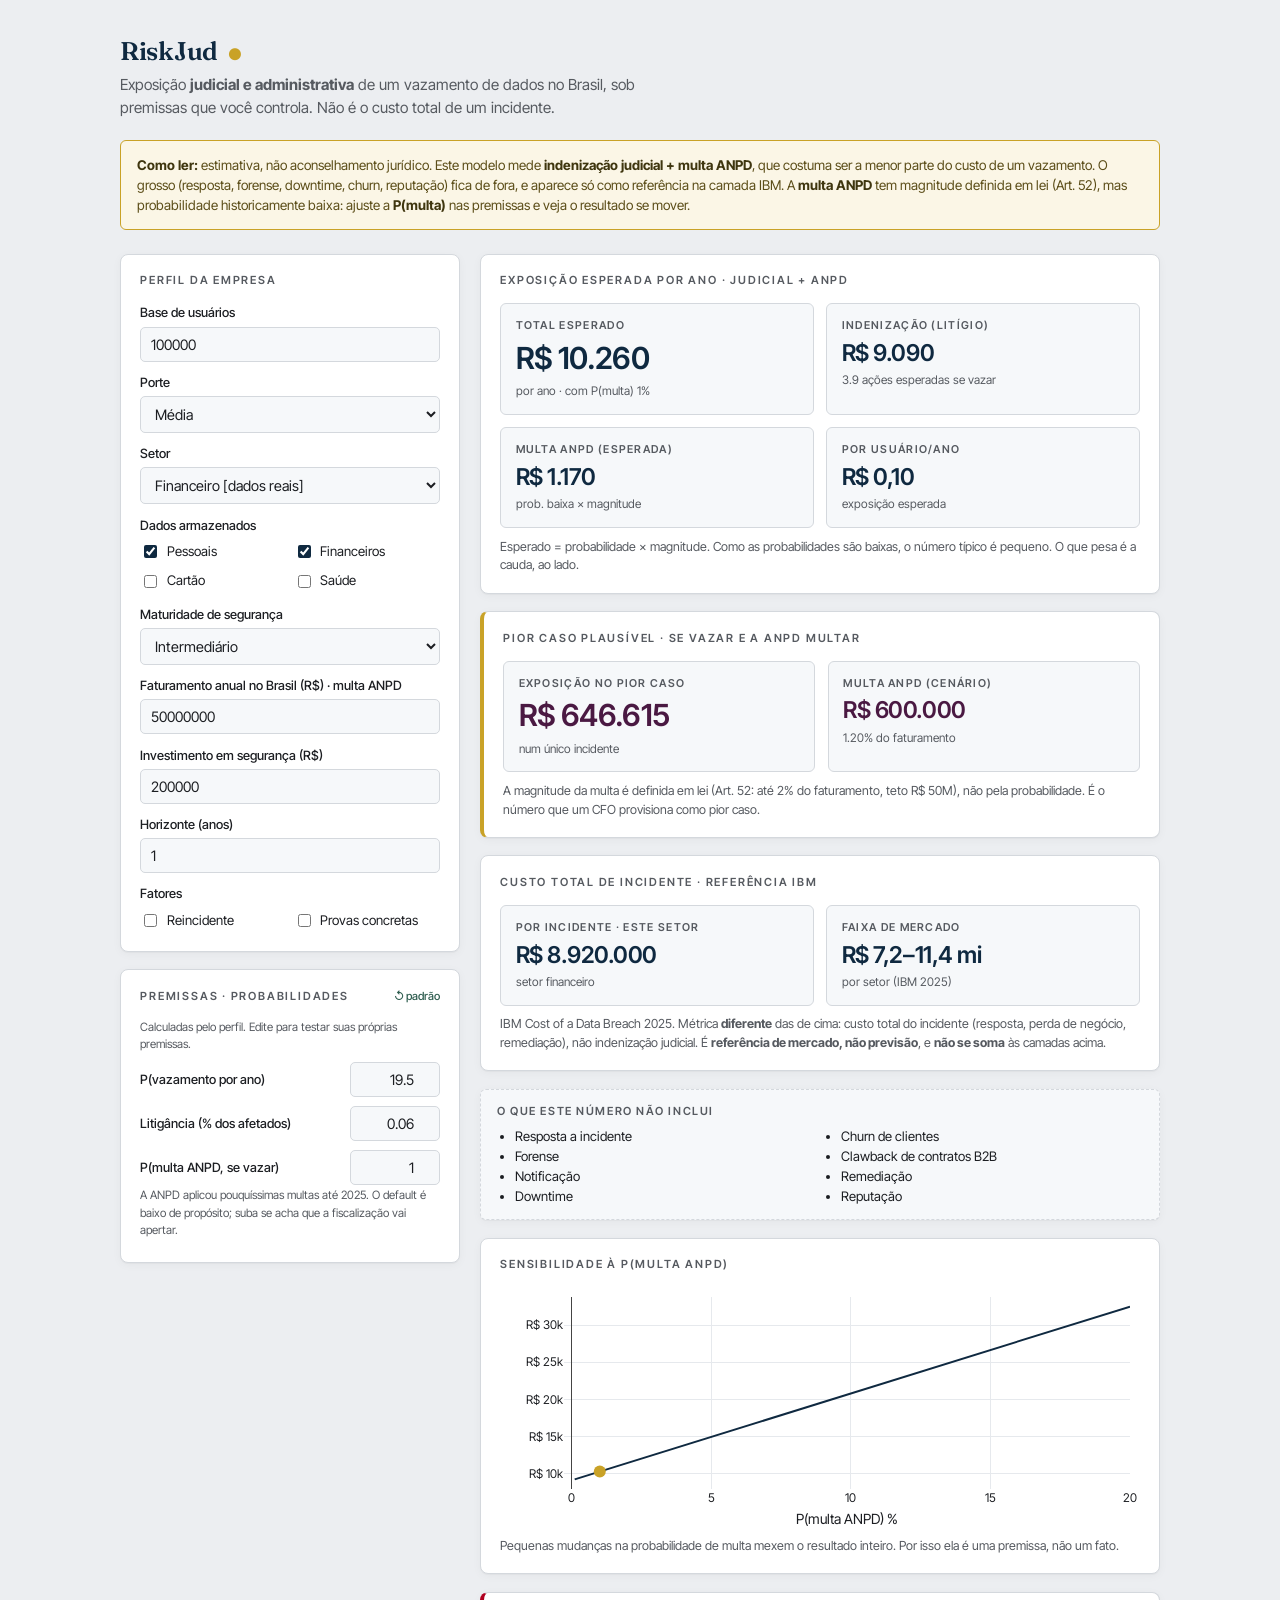
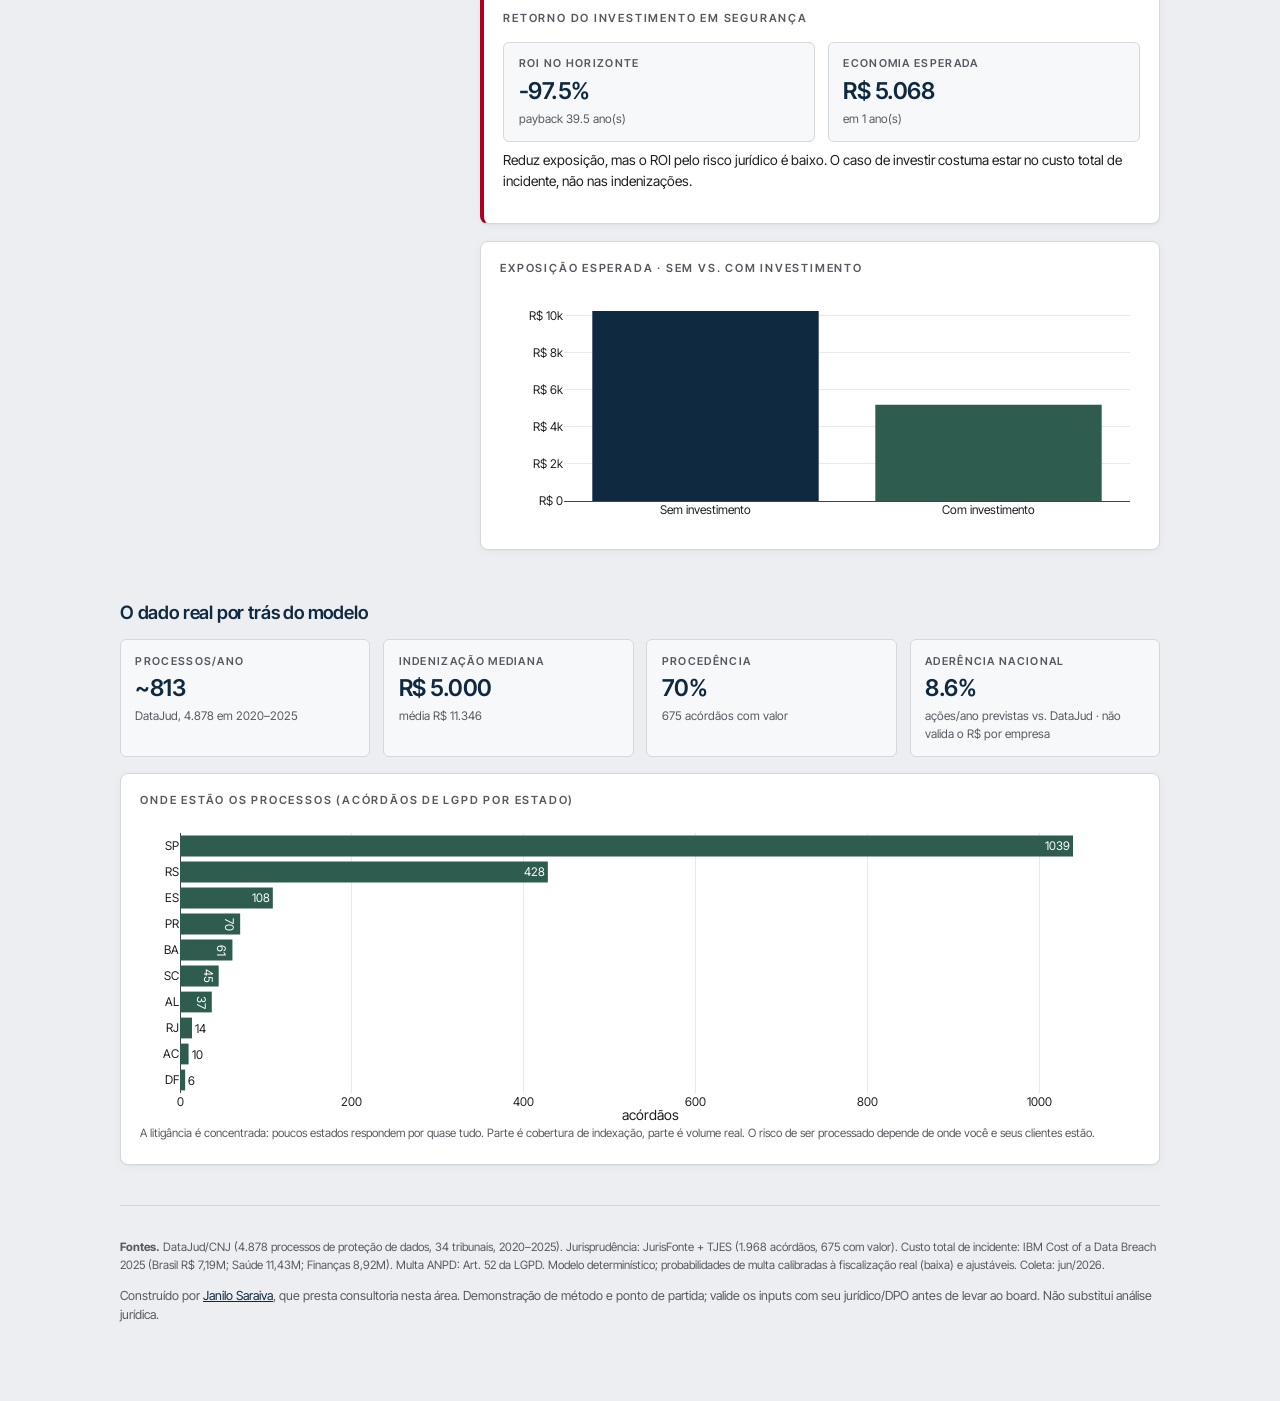
==== commit 2aaf7aa5: "Corrige litígio (double-count), remove ibmEsperado, rerrotula calibração e declara CoI - model: pSue" ====
--- a/riskjud/index.html
+++ b/riskjud/index.html
@@ -133,7 +133,7 @@
         <h3>Premissas · probabilidades <span class="reset" id="reset_prob">↺ padrão</span></h3>
         <p class="hint">Calculadas pelo perfil. Edite para testar suas próprias premissas.</p>
         <label>P(vazamento por ano) <input class="pct" type="number" id="p_breach" min="0" max="100" step="0.5" /></label>
-        <label>P(processo, se vazar) <input class="pct" type="number" id="p_sue" min="0" max="100" step="0.1" /></label>
+        <label>Litigância (% dos afetados) <input class="pct" type="number" id="p_sue" min="0" max="100" step="0.05" /></label>
         <label>P(multa ANPD, se vazar) <input class="pct" type="number" id="p_multa" min="0" max="100" step="0.5" /></label>
         <p class="hint">A ANPD aplicou pouquíssimas multas até 2025. O default é baixo de propósito; suba se acha que a fiscalização vai apertar.</p>
       </div>
@@ -165,10 +165,10 @@
       <div class="card">
         <h3>Custo total de incidente · referência IBM</h3>
         <div class="stat-row">
-          <div class="stat"><div class="k">Por incidente (média de mercado)</div><div class="v" id="o_ibm">—</div><div class="sub" id="o_ibm_sub"></div></div>
-          <div class="stat"><div class="k">Esperado por ano</div><div class="v" id="o_ibm_esp">—</div><div class="sub">× P de vazamento</div></div>
-        </div>
-        <p class="note">IBM Cost of a Data Breach 2025. Métrica <b>diferente</b> das de cima: é o custo total do incidente (resposta, perda de negócio, remediação), não indenização judicial. Serve de referência, <b>não se soma</b>.</p>
+          <div class="stat"><div class="k">Por incidente · este setor</div><div class="v" id="o_ibm">—</div><div class="sub" id="o_ibm_sub"></div></div>
+          <div class="stat"><div class="k">Faixa de mercado</div><div class="v">R$ 7,2–11,4 mi</div><div class="sub">por setor (IBM 2025)</div></div>
+        </div>
+        <p class="note">IBM Cost of a Data Breach 2025. Métrica <b>diferente</b> das de cima: custo total do incidente (resposta, perda de negócio, remediação), não indenização judicial. É <b>referência de mercado, não previsão</b>, e <b>não se soma</b> às camadas acima.</p>
       </div>
 
       <div class="exclude card">
@@ -206,7 +206,7 @@
     <div class="stat"><div class="k">Processos/ano</div><div class="v" id="c_ano">—</div><div class="sub">DataJud, 4.878 em 2020–2025</div></div>
     <div class="stat"><div class="k">Indenização mediana</div><div class="v" id="c_mediana">—</div><div class="sub" id="c_media"></div></div>
     <div class="stat"><div class="k">Procedência</div><div class="v" id="c_proc">—</div><div class="sub" id="c_comvalor"></div></div>
-    <div class="stat"><div class="k">Calibração</div><div class="v" id="c_erro">—</div><div class="sub">previsto vs. DataJud</div></div>
+    <div class="stat"><div class="k">Aderência nacional</div><div class="v" id="c_erro">—</div><div class="sub">ações/ano previstas vs. DataJud · não valida o R$ por empresa</div></div>
   </div>
   <div class="card">
     <h3>Onde estão os processos (acórdãos de LGPD por estado)</h3>
@@ -218,7 +218,7 @@
     <p class="src">
       <b>Fontes.</b> DataJud/CNJ (4.878 processos de proteção de dados, 34 tribunais, 2020–2025). Jurisprudência: JurisFonte + TJES (1.968 acórdãos, 675 com valor). Custo total de incidente: IBM Cost of a Data Breach 2025 (Brasil R$ 7,19M; Saúde 11,43M; Finanças 8,92M). Multa ANPD: Art. 52 da LGPD. Modelo determinístico; probabilidades de multa calibradas à fiscalização real (baixa) e ajustáveis. Coleta: jun/2026.
     </p>
-    <p>Construído por <a href="https://pereirasaraiva.com">Janilo Saraiva</a>. Demonstração de método, não substitui análise jurídica.</p>
+    <p>Construído por <a href="https://pereirasaraiva.com">Janilo Saraiva</a>, que presta consultoria nesta área. Demonstração de método e ponto de partida; valide os inputs com seu jurídico/DPO antes de levar ao board. Não substitui análise jurídica.</p>
   </footer>
 </div>
 
@@ -281,7 +281,6 @@
   // ibm
   $('o_ibm').textContent = brl(ibm.por_incidente);
   $('o_ibm_sub').textContent = `setor ${p.setor}`;
-  $('o_ibm_esp').textContent = brl(ibm.esperado);
 
   // roi
   const roiCard = $('roiCard');
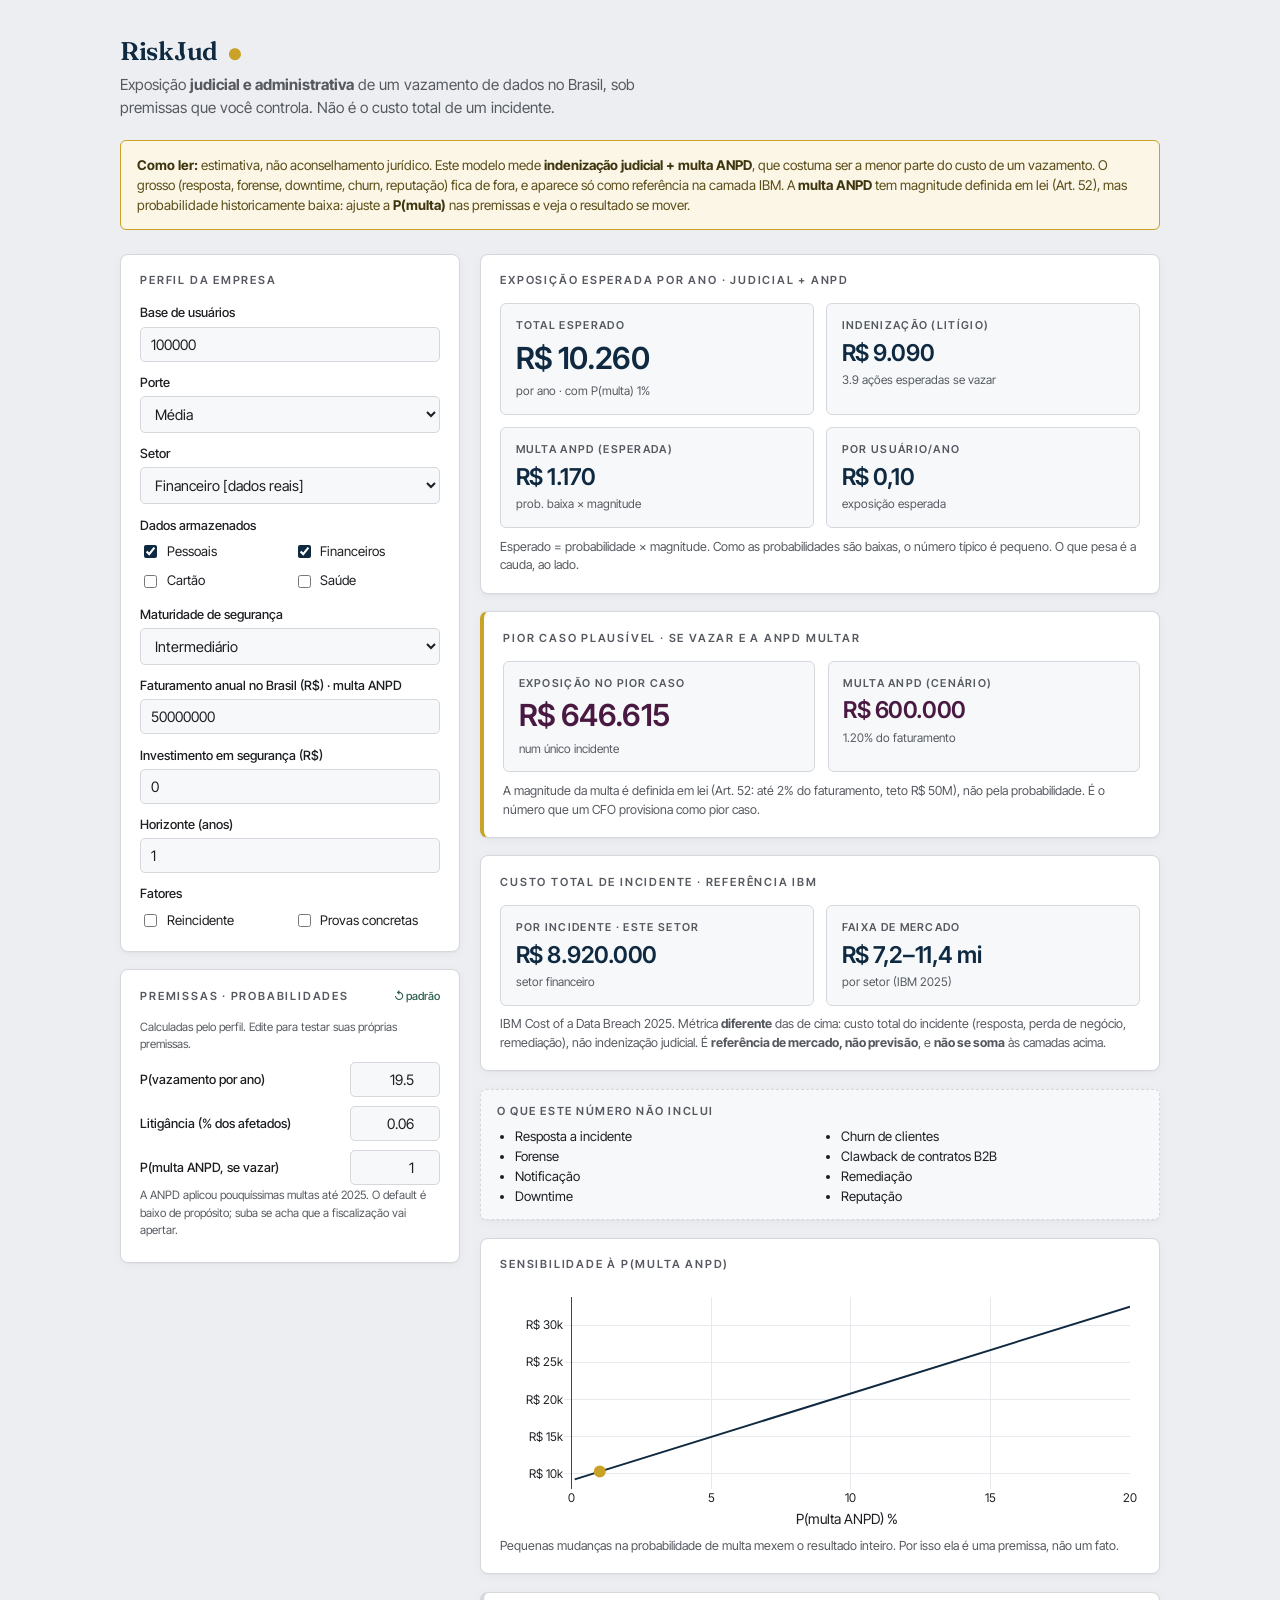
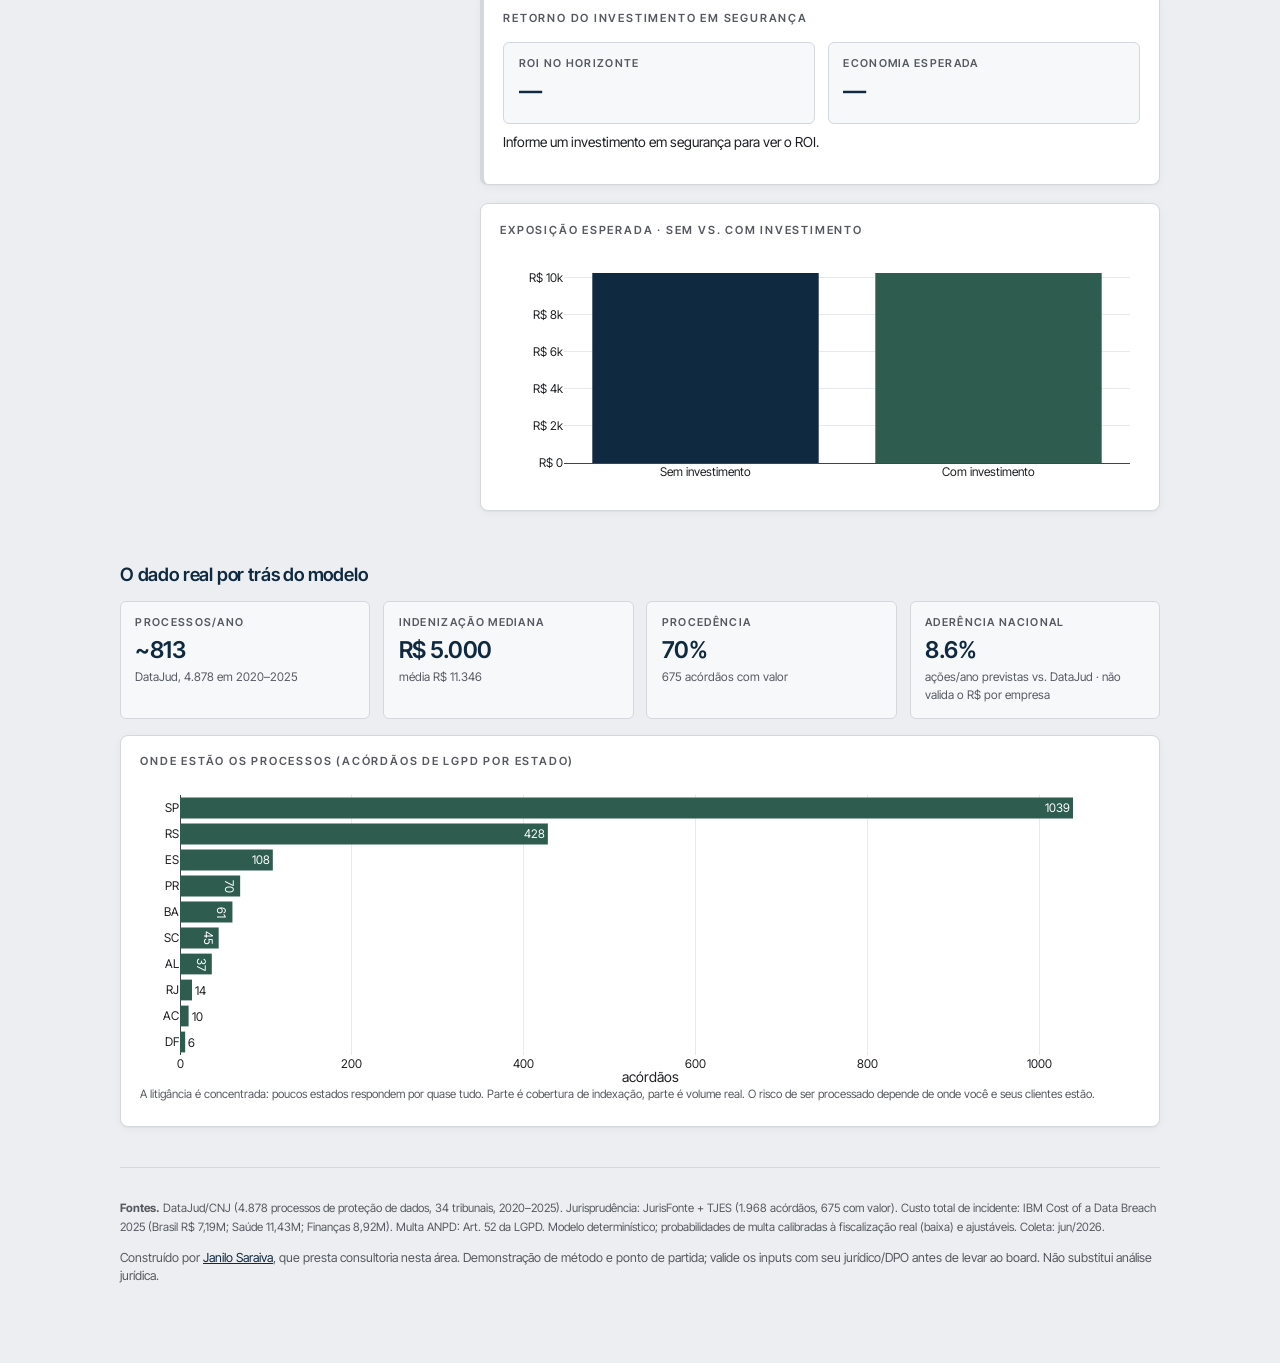
==== commit d8937f49: "Zera o investimento default (ROI só aparece quando a pessoa preenche) Evita que o visitante caia dir" ====
--- a/riskjud/index.html
+++ b/riskjud/index.html
@@ -117,7 +117,7 @@
         <input type="number" id="faturamento" min="0" step="1000000" value="50000000" />
 
         <label for="investimento">Investimento em segurança (R$)</label>
-        <input type="number" id="investimento" min="0" step="50000" value="200000" />
+        <input type="number" id="investimento" min="0" step="50000" value="0" placeholder="0" />
 
         <label for="horizonte">Horizonte (anos)</label>
         <input type="number" id="horizonte" min="1" max="10" step="1" value="1" />
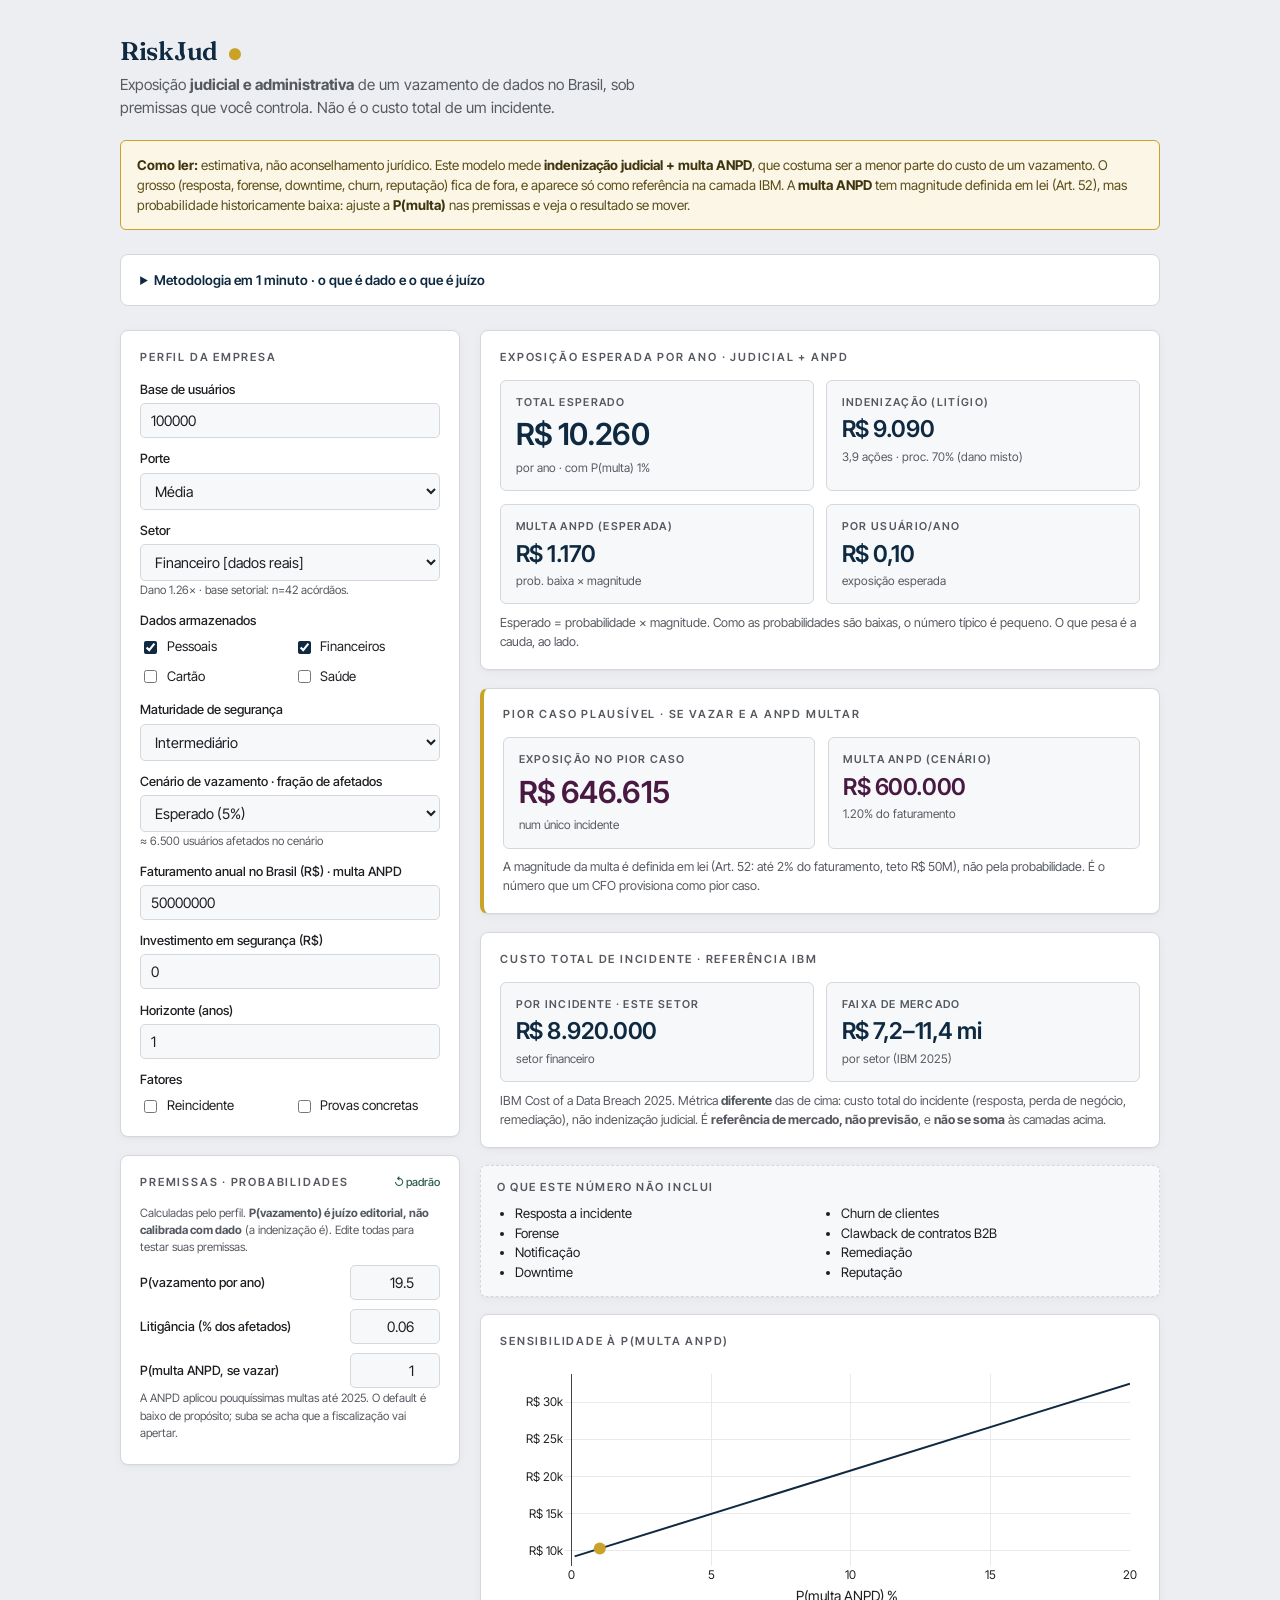
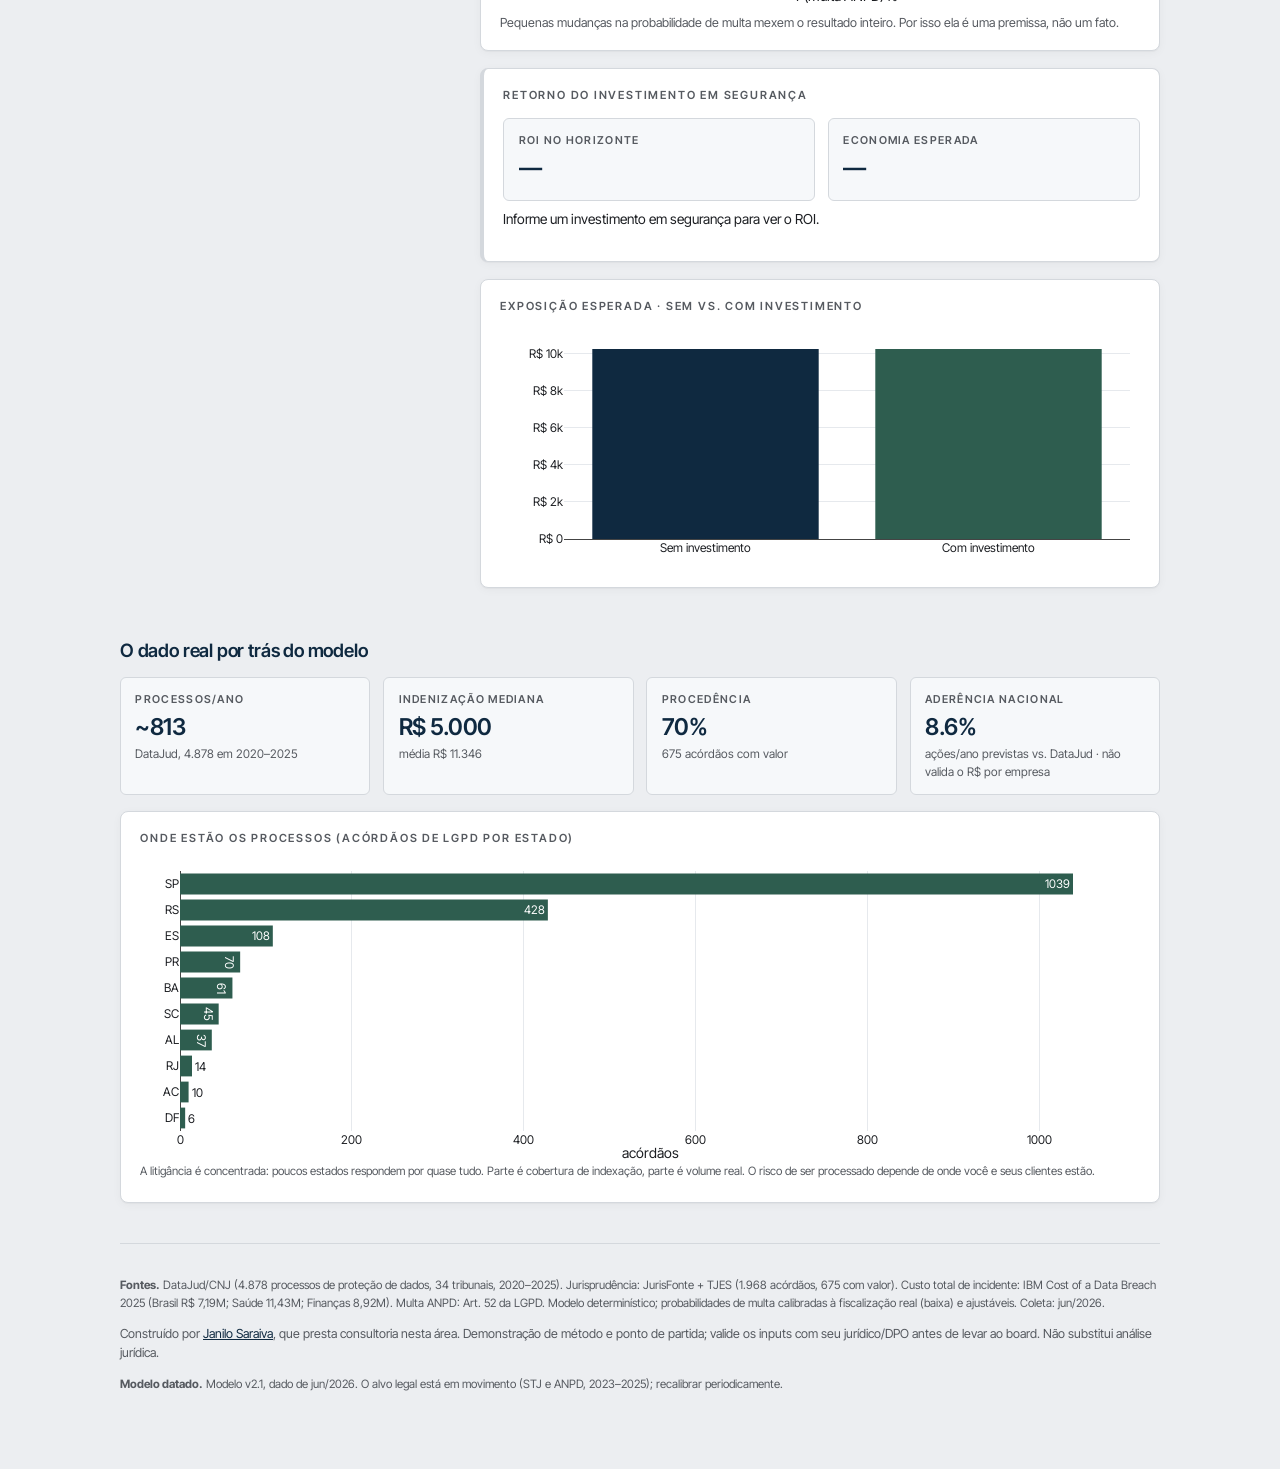
==== commit 777b5e1c: "RiskJud v2.1: Tier-2 do backlog (7 itens de honestidade do modelo) - #7 investmentEffectiveness vira" ====
--- a/riskjud/index.html
+++ b/riskjud/index.html
@@ -60,6 +60,10 @@
   footer { margin-top:2.5rem; padding-top:1.25rem; border-top:1px solid var(--stone); font-size:.78rem; color:var(--muted); }
   footer a { color:var(--marine); }
   .src { font-size:.72rem; color:var(--muted); line-height:1.6; }
+  .method { background:var(--white); border:1px solid var(--stone); border-radius:8px; padding:.2rem 1.2rem; margin-bottom:1.5rem; font-size:.84rem; color:var(--ink); }
+  .method summary { cursor:pointer; font-weight:600; color:var(--marine); padding:.75rem 0; list-style-position:inside; }
+  .method p { margin:.55rem 0; } .method ul { padding-left:1.1rem; margin:.4rem 0; } .method li { margin:.25rem 0; }
+  .method b { color:var(--marine); }
 </style>
 </head>
 <body>
@@ -70,6 +74,23 @@
   <div class="disclaimer">
     <b>Como ler:</b> estimativa, não aconselhamento jurídico. Este modelo mede <b>indenização judicial + multa ANPD</b>, que costuma ser a menor parte do custo de um vazamento. O grosso (resposta, forense, downtime, churn, reputação) fica de fora, e aparece só como referência na camada IBM. A <b>multa ANPD</b> tem magnitude definida em lei (Art. 52), mas probabilidade historicamente baixa: ajuste a <b>P(multa)</b> nas premissas e veja o resultado se mover.
   </div>
+
+  <details class="method">
+    <summary>Metodologia em 1 minuto · o que é dado e o que é juízo</summary>
+    <div>
+      <p><b>O que entrega.</b> A exposição esperada e o pior caso de <b>indenização judicial + multa ANPD</b> por ano, sob premissas que você controla. Não é o custo total de um incidente.</p>
+      <p><b>De onde vem cada número.</b></p>
+      <ul>
+        <li><b>Indenização</b> (mediana R$ 5.000, média R$ 11.346): 675 acórdãos de LGPD com valor (JurisFonte + TJES). <b>Dado medido.</b></li>
+        <li><b>Volume</b> (~813 ações/ano): 4.878 processos no DataJud/CNJ, 2020–2025. <b>Dado medido.</b></li>
+        <li><b>Litígio esperado</b> = P(vazamento) × fração dos afetados que processa × afetados × indenização × procedência × 1,2 (solidária, Art. 42).</li>
+        <li><b>Multa ANPD</b> = P(vazamento) × P(multa) × mín(2% do faturamento, R$ 50M) × gravidade (Art. 52).</li>
+        <li><b>Custo total de incidente</b> (R$ 7–11 mi): IBM Cost of a Data Breach 2025. Referência de mercado, não previsão, não se soma.</li>
+      </ul>
+      <p><b>Medido vs. juízo.</b> Indenização, volume e procedência-base vêm do dado. <b>P(vazamento), P(multa), fração que processa, multiplicador setorial, cenário de afetados e o regime de dano são juízo editorial</b>, ajustáveis nas premissas. O selo de aderência (8,6%) valida o volume nacional de ações, não o R$ por empresa.</p>
+      <p><b>Limites.</b> Modelo genérico: não vê seu inventário real, regulação setorial (Bacen/ANS/SUSEP) nem contratos B2B. Acórdãos concentrados em SP/RS. Valide com jurídico/DPO antes do board.</p>
+    </div>
+  </details>
 
   <div class="grid">
     <div>
@@ -97,6 +118,7 @@
           <option value="seguradora">Seguradora [est.]</option>
           <option value="educacao">Educação [est.]</option>
         </select>
+        <p class="hint" id="o_setor"></p>
 
         <label>Dados armazenados</label>
         <div class="checks">
@@ -113,6 +135,14 @@
           <option value="avancado">Avançado</option>
         </select>
 
+        <label for="cenario">Cenário de vazamento · fração de afetados</label>
+        <select id="cenario">
+          <option value="pequeno">Pequeno (1%)</option>
+          <option value="esperado" selected>Esperado (5%)</option>
+          <option value="grande">Grande (15%)</option>
+        </select>
+        <p class="hint" id="o_afetados"></p>
+
         <label for="faturamento">Faturamento anual no Brasil (R$) · multa ANPD</label>
         <input type="number" id="faturamento" min="0" step="1000000" value="50000000" />
 
@@ -131,7 +161,7 @@
 
       <div class="card prob">
         <h3>Premissas · probabilidades <span class="reset" id="reset_prob">↺ padrão</span></h3>
-        <p class="hint">Calculadas pelo perfil. Edite para testar suas próprias premissas.</p>
+        <p class="hint">Calculadas pelo perfil. <b>P(vazamento) é juízo editorial, não calibrada com dado</b> (a indenização é). Edite todas para testar suas premissas.</p>
         <label>P(vazamento por ano) <input class="pct" type="number" id="p_breach" min="0" max="100" step="0.5" /></label>
         <label>Litigância (% dos afetados) <input class="pct" type="number" id="p_sue" min="0" max="100" step="0.05" /></label>
         <label>P(multa ANPD, se vazar) <input class="pct" type="number" id="p_multa" min="0" max="100" step="0.5" /></label>
@@ -219,6 +249,7 @@
       <b>Fontes.</b> DataJud/CNJ (4.878 processos de proteção de dados, 34 tribunais, 2020–2025). Jurisprudência: JurisFonte + TJES (1.968 acórdãos, 675 com valor). Custo total de incidente: IBM Cost of a Data Breach 2025 (Brasil R$ 7,19M; Saúde 11,43M; Finanças 8,92M). Multa ANPD: Art. 52 da LGPD. Modelo determinístico; probabilidades de multa calibradas à fiscalização real (baixa) e ajustáveis. Coleta: jun/2026.
     </p>
     <p>Construído por <a href="https://pereirasaraiva.com">Janilo Saraiva</a>, que presta consultoria nesta área. Demonstração de método e ponto de partida; valide os inputs com seu jurídico/DPO antes de levar ao board. Não substitui análise jurídica.</p>
+    <p class="src"><b>Modelo datado.</b> Modelo v2.1, dado de jun/2026. O alvo legal está em movimento (STJ e ANPD, 2023–2025); recalibrar periodicamente.</p>
   </footer>
 </div>
 
@@ -229,6 +260,7 @@
 const brl2 = (x) => new Intl.NumberFormat('pt-BR',{style:'currency',currency:'BRL',maximumFractionDigits:2}).format(x||0);
 const num = (x) => new Intl.NumberFormat('pt-BR').format(x||0);
 const fmtPct = (x) => parseFloat((x*100).toFixed(2)).toString();
+const REGIME_LBL = { presumido:'dano presumido', misto:'dano misto', comprovar:'dano a comprovar' };
 const $ = (id) => document.getElementById(id);
 let DATA = null;
 const overridden = { p_breach:false, p_sue:false, p_multa:false };
@@ -243,6 +275,7 @@
     dados_cartao: $('d_cartao').checked,
     dados_saude: $('d_saude').checked,
     maturidade_seguranca: $('maturidade').value,
+    cenario_vazamento: $('cenario').value,
     faturamento_brasil: +$('faturamento').value || 0,
     investimento_incremental: +$('investimento').value || 0,
     horizonte_anos: +$('horizonte').value || 1,
@@ -268,10 +301,17 @@
   $('o_total').textContent = brl(e.total);
   $('o_total_sub').textContent = `por ano · com P(multa) ${fmtPct(res.prob.p_multa)}%`;
   $('o_litigio').textContent = brl(e.litigio);
-  $('o_proc').textContent = `${e.processos} ações esperadas se vazar`;
+  $('o_proc').textContent = `${e.processos.toLocaleString('pt-BR')} ações · proc. ${(res.procedencia.taxa*100).toFixed(0)}% (${REGIME_LBL[res.procedencia.regime]||res.procedencia.regime})`;
   $('o_anpd').textContent = brl(e.anpd);
   $('o_anpd_sub').textContent = p.faturamento_brasil>0 ? 'prob. baixa × magnitude' : 'informe faturamento';
   $('o_peruser').textContent = brl2(p.base_usuarios>0 ? e.total/p.base_usuarios : 0);
+
+  // cenário de afetados + base setorial
+  $('o_afetados').textContent = `≈ ${num(e.afetados)} usuários afetados no cenário`;
+  const si = res.setor_info;
+  $('o_setor').textContent = si.tipo==='nacional' ? 'Base nacional, sem ajuste setorial.'
+    : si.tipo==='real' ? `Dano ${si.mult}× · base setorial: n=${si.n} acórdãos.`
+    : `Dano ${si.mult}× neutro · sem base setorial (estimativa).`;
 
   // pior caso
   $('o_tail').textContent = brl(t.total);
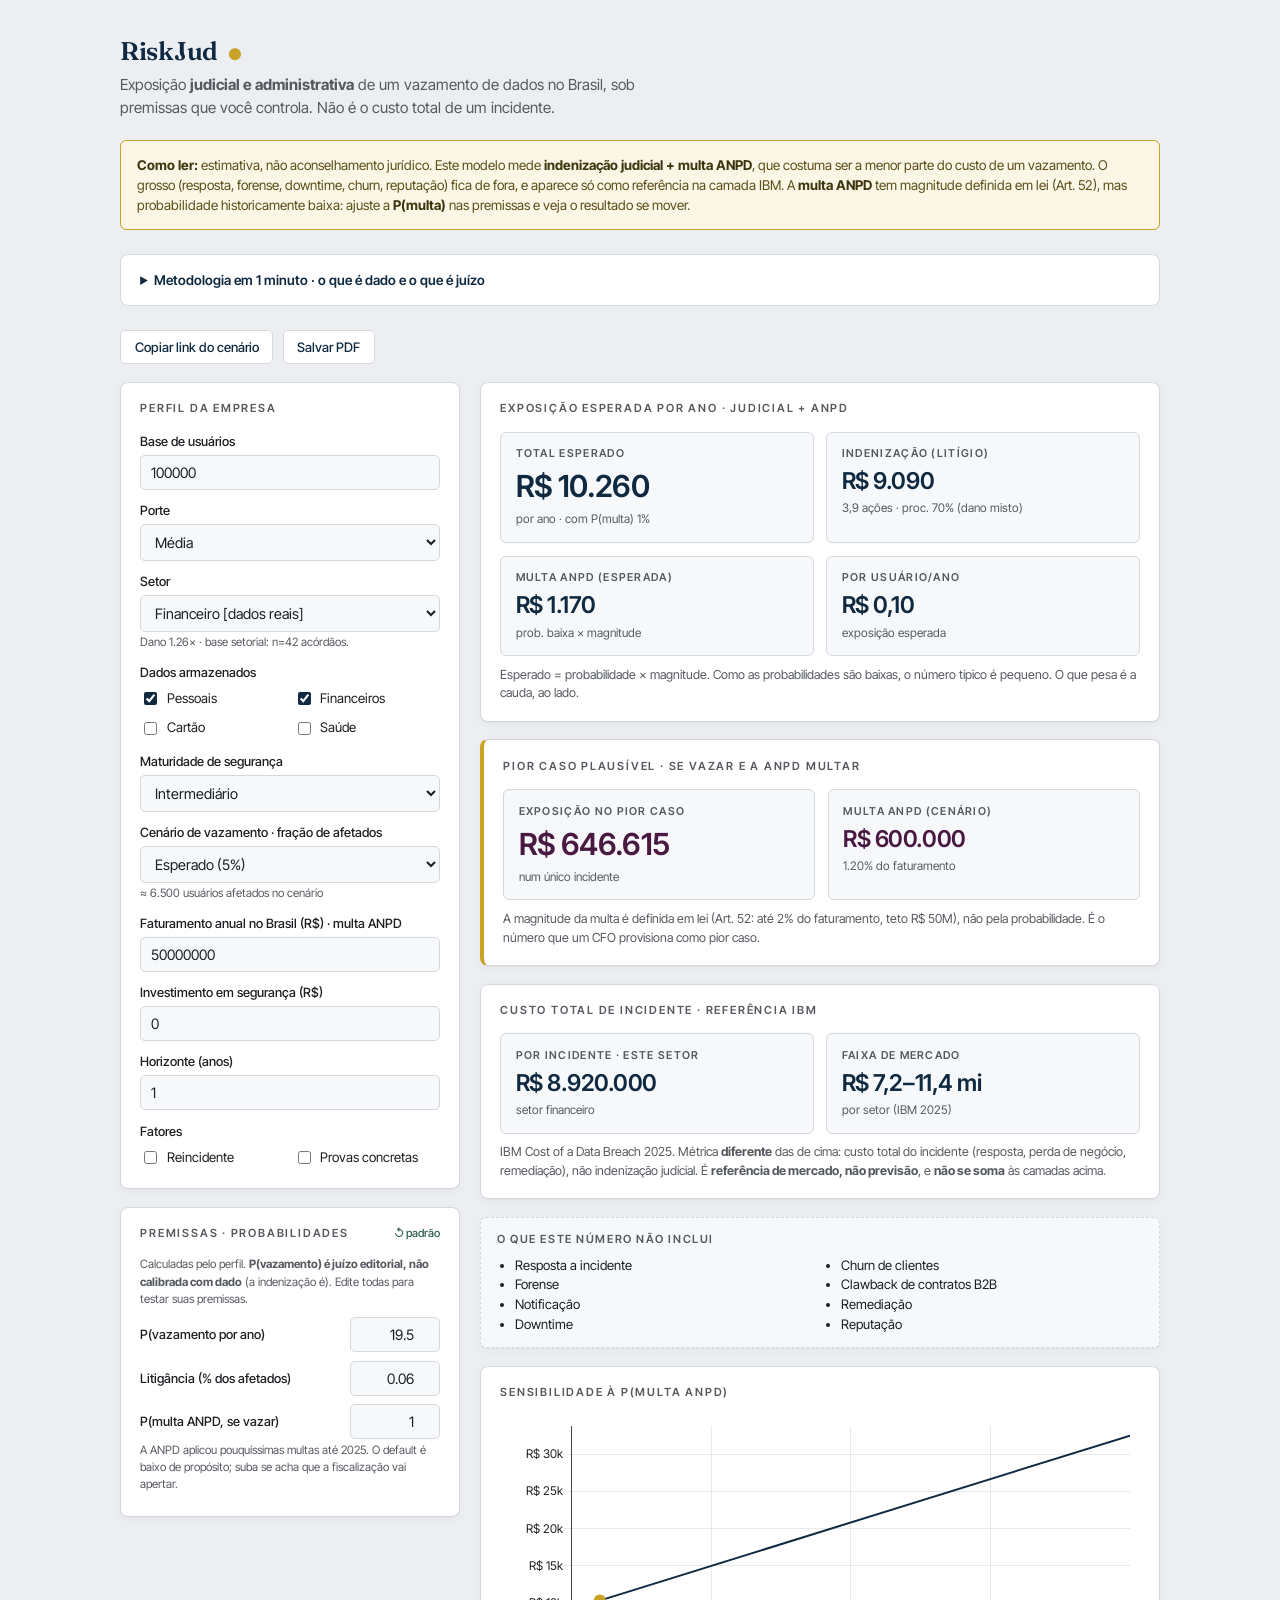
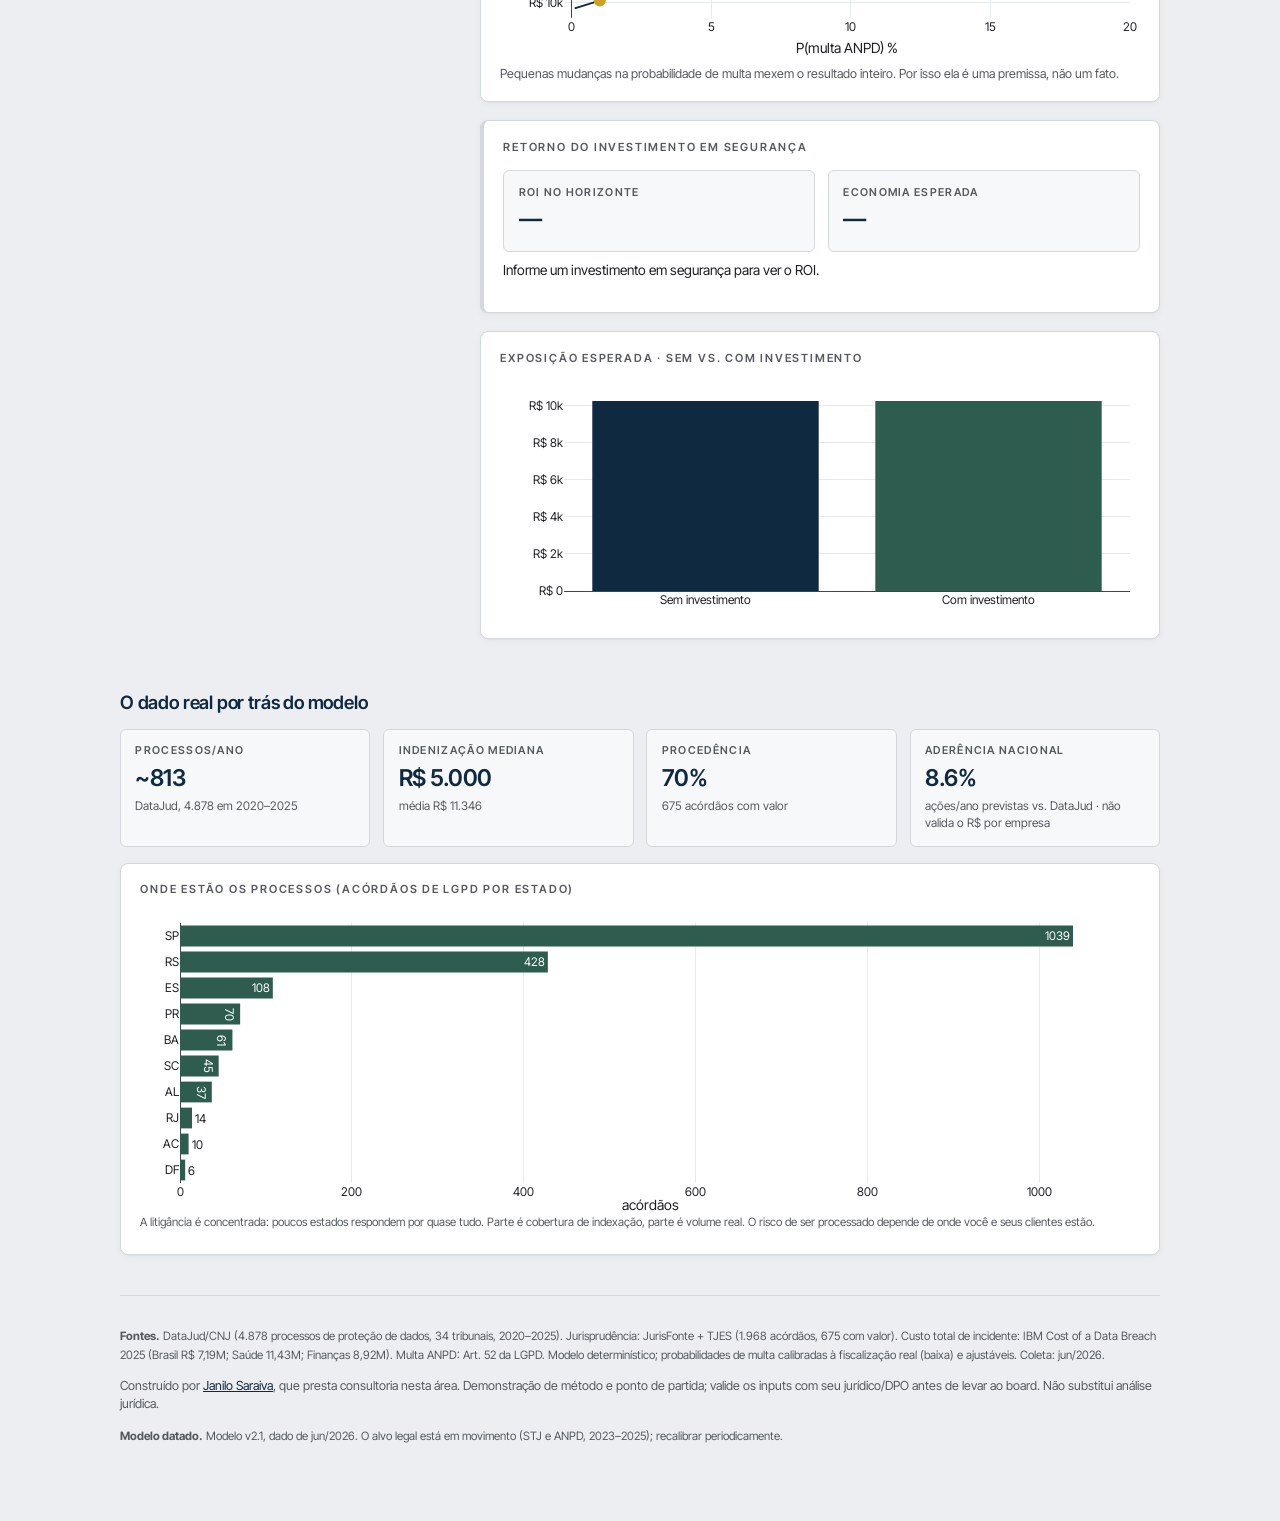
==== commit b91c3dcd: "RiskJud: #14 permalink do cenário + export PDF (Tier-3) - Permalink: estado dos inputs serializado n" ====
--- a/riskjud/index.html
+++ b/riskjud/index.html
@@ -64,11 +64,27 @@
   .method summary { cursor:pointer; font-weight:600; color:var(--marine); padding:.75rem 0; list-style-position:inside; }
   .method p { margin:.55rem 0; } .method ul { padding-left:1.1rem; margin:.4rem 0; } .method li { margin:.25rem 0; }
   .method b { color:var(--marine); }
+  .actions { display:flex; flex-wrap:wrap; gap:.6rem; align-items:center; margin:0 0 1.1rem; }
+  .actions button { font-family:inherit; font-size:.82rem; font-weight:500; color:var(--marine); background:var(--white); border:1px solid var(--stone); border-radius:5px; padding:.5rem .85rem; cursor:pointer; }
+  .actions button:hover { border-color:var(--marine); }
+  .actions .msg { font-size:.76rem; color:var(--green); font-weight:500; }
+  .printhead { display:none; }
+  @media print {
+    .actions, .reset, header.site .dot, #chartSens, #chart, #chartUf { display:none !important; }
+    body { background:#fff; color:#000; }
+    .wrap { max-width:none; padding:.4rem 0 0; }
+    .printhead { display:block; font-family:'Fraunces',serif; font-weight:600; color:var(--marine); font-size:1.05rem; margin:.2rem 0 1rem; }
+    .grid { grid-template-columns:1fr; gap:.6rem; }
+    .card, .method, .exclude, .disclaimer { box-shadow:none; break-inside:avoid; }
+    details.method { border:1px solid var(--stone); } details.method > div { display:block !important; }
+    a[href]:after { content:""; }
+  }
 </style>
 </head>
 <body>
 <div class="wrap">
   <header class="site"><span class="mark">RiskJud</span><span class="dot">●</span></header>
+  <div class="printhead">Exposição de risco LGPD · cenário gerado em <span id="printdate"></span></div>
   <p class="tagline">Exposição <b>judicial e administrativa</b> de um vazamento de dados no Brasil, sob premissas que você controla. Não é o custo total de um incidente.</p>
 
   <div class="disclaimer">
@@ -91,6 +107,12 @@
       <p><b>Limites.</b> Modelo genérico: não vê seu inventário real, regulação setorial (Bacen/ANS/SUSEP) nem contratos B2B. Acórdãos concentrados em SP/RS. Valide com jurídico/DPO antes do board.</p>
     </div>
   </details>
+
+  <div class="actions">
+    <button id="btnLink" type="button">Copiar link do cenário</button>
+    <button id="btnPdf" type="button">Salvar PDF</button>
+    <span class="msg" id="linkMsg"></span>
+  </div>
 
   <div class="grid">
     <div>
@@ -326,8 +348,8 @@
   const roiCard = $('roiCard');
   if (res.investimento){
     const r = res.investimento;
-    $('o_roi').textContent = `${r.roi}%`;
-    $('o_payback').textContent = r.payback_anos!=null ? `payback ${r.payback_anos} ano(s)` : 'sem payback';
+    $('o_roi').textContent = `${r.roi.toLocaleString('pt-BR')}%`;
+    $('o_payback').textContent = r.payback_anos!=null ? `payback ${r.payback_anos.toLocaleString('pt-BR')} ano(s)` : 'sem payback';
     $('o_economia').textContent = brl(r.economia);
     $('o_horizonte').textContent = `em ${p.horizonte_anos} ano(s)`;
     $('o_rec').textContent = r.recomendacao;
@@ -380,6 +402,37 @@
   }, {displayModeBar:false, responsive:true});
 }
 
+// --- permalink: serializa o cenário na URL e recupera no boot (#14) ---
+function collectState(){
+  const s = {
+    base:$('base').value, porte:$('porte').value, setor:$('setor').value,
+    dp:$('d_pessoais').checked?1:0, df:$('d_financeiros').checked?1:0,
+    dc:$('d_cartao').checked?1:0, ds:$('d_saude').checked?1:0,
+    mat:$('maturidade').value, cen:$('cenario').value,
+    fat:$('faturamento').value, inv:$('investimento').value, hor:$('horizonte').value,
+    re:$('reincidencia').checked?1:0, pv:$('provas').checked?1:0,
+  };
+  if(overridden.p_breach) s.pb=$('p_breach').value;
+  if(overridden.p_sue) s.ps=$('p_sue').value;
+  if(overridden.p_multa) s.pm=$('p_multa').value;
+  return s;
+}
+function shareUrl(){ return location.origin+location.pathname+'#'+new URLSearchParams(collectState()).toString(); }
+function applyState(){
+  if(!location.hash || location.hash.length<2) return;
+  const q=new URLSearchParams(location.hash.slice(1));
+  const setV=(id,k)=>{ const v=q.get(k); if(v!=null) $(id).value=v; };
+  const setC=(id,k)=>{ const v=q.get(k); if(v!=null) $(id).checked=v==='1'; };
+  setV('base','base'); setV('porte','porte'); setV('setor','setor');
+  setC('d_pessoais','dp'); setC('d_financeiros','df'); setC('d_cartao','dc'); setC('d_saude','ds');
+  setV('maturidade','mat'); setV('cenario','cen');
+  setV('faturamento','fat'); setV('investimento','inv'); setV('horizonte','hor');
+  setC('reincidencia','re'); setC('provas','pv');
+  if(q.get('pb')!=null){ overridden.p_breach=true; $('p_breach').value=q.get('pb'); }
+  if(q.get('ps')!=null){ overridden.p_sue=true; $('p_sue').value=q.get('ps'); }
+  if(q.get('pm')!=null){ overridden.p_multa=true; $('p_multa').value=q.get('pm'); }
+}
+
 async function boot(){
   DATA = await fetch('./data.json').then(r=>r.json());
   document.querySelectorAll('#inputs input, #inputs select').forEach(el=>{
@@ -391,8 +444,18 @@
   $('reset_prob').addEventListener('click', (ev)=>{
     ev.preventDefault();
     overridden.p_breach=overridden.p_sue=overridden.p_multa=false;
+    history.replaceState(null,'',location.pathname);
     render();
   });
+  $('btnLink').addEventListener('click', async ()=>{
+    const url=shareUrl(); history.replaceState(null,'',url);
+    try{ await navigator.clipboard.writeText(url); $('linkMsg').textContent='Link copiado'; }
+    catch{ $('linkMsg').textContent='Copie da barra de endereço'; }
+    setTimeout(()=>{ $('linkMsg').textContent=''; }, 3000);
+  });
+  $('btnPdf').addEventListener('click', ()=> window.print());
+  $('printdate').textContent = new Date().toLocaleDateString('pt-BR');
+  applyState();
   render();
   renderContext();
 }
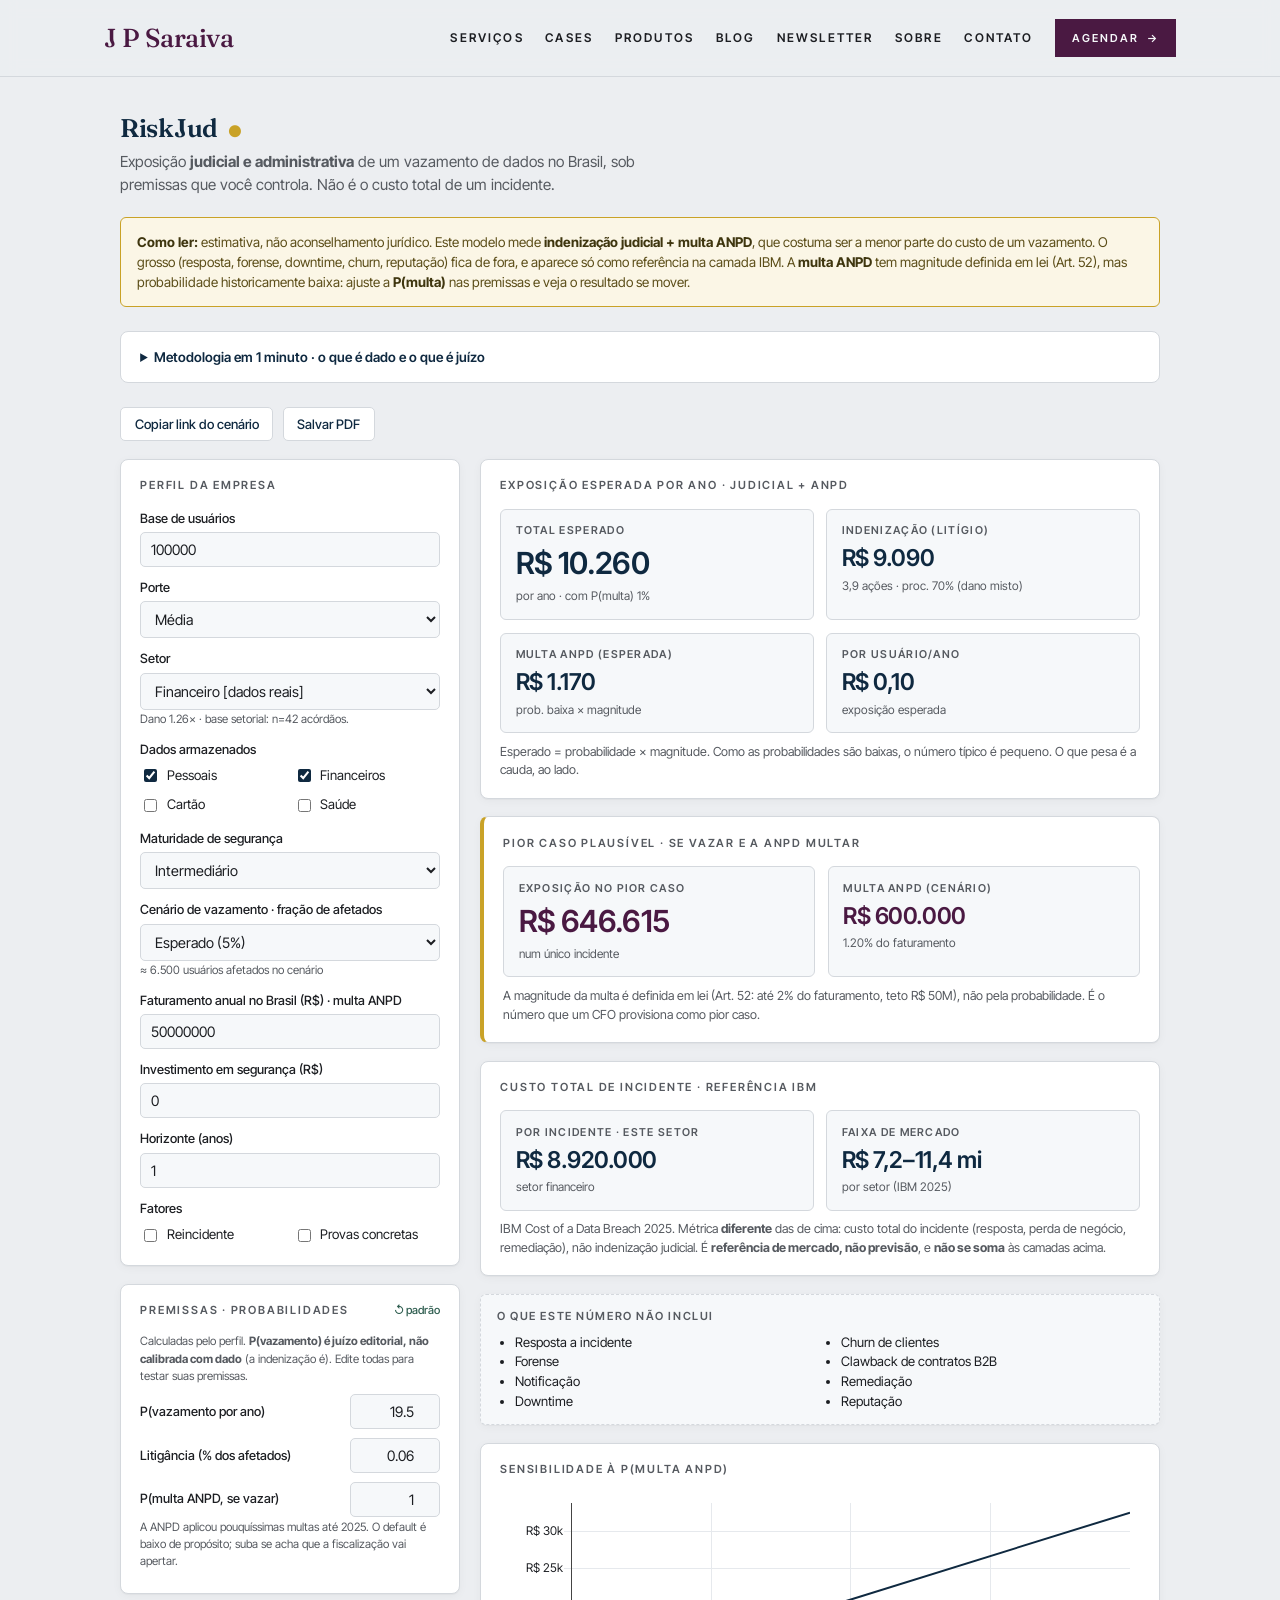
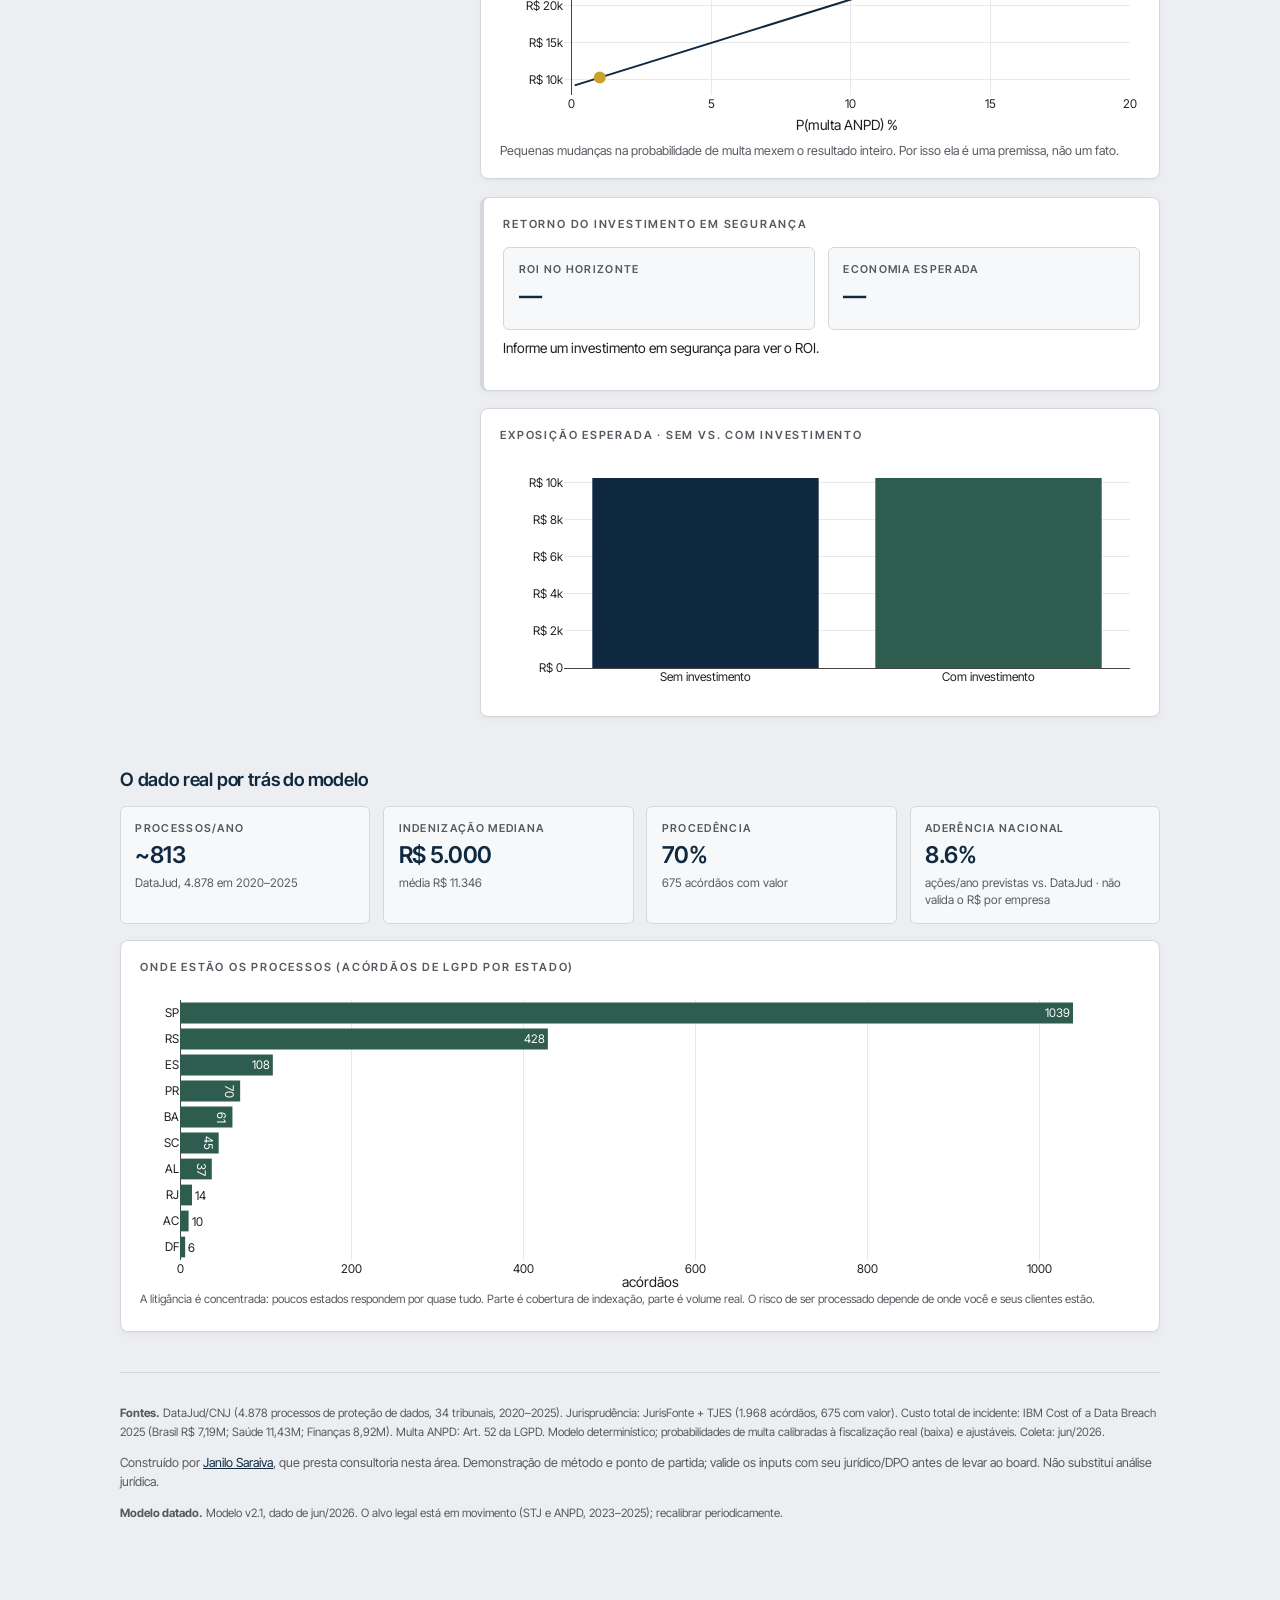
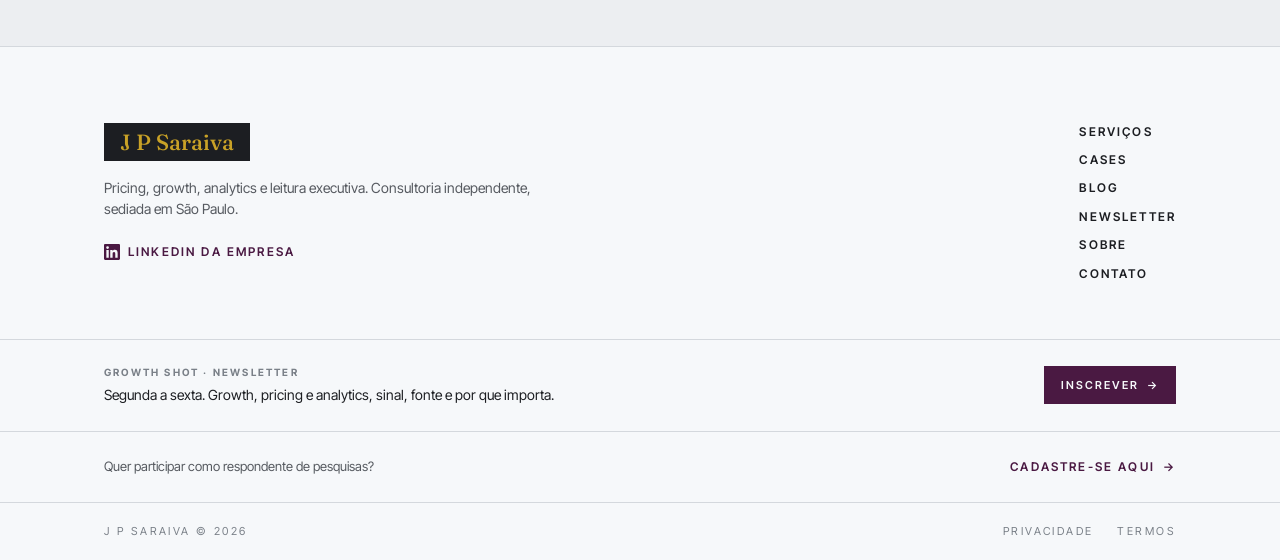
==== commit 87610a82: "Header e footer da marca (espelho de pereirasaraiva.com) no hub e no RiskJud - site-chrome.css: head" ====
--- a/riskjud/index.html
+++ b/riskjud/index.html
@@ -8,6 +8,7 @@
 <link rel="preconnect" href="https://fonts.googleapis.com" />
 <link rel="preconnect" href="https://fonts.gstatic.com" crossorigin />
 <link href="https://fonts.googleapis.com/css2?family=Inter+Tight:wght@300;400;500;600;700&family=Fraunces:opsz,wght@9..144,400;9..144,500;9..144,600&display=swap" rel="stylesheet" />
+<link rel="stylesheet" href="../site-chrome.css" />
 <script src="https://cdn.plot.ly/plotly-2.35.2.min.js" charset="utf-8"></script>
 <style>
   :root {
@@ -82,6 +83,21 @@
 </style>
 </head>
 <body>
+<header class="sc-header">
+  <div class="sc-header__in">
+    <a class="sc-word" href="https://pereirasaraiva.com/" aria-label="J P Saraiva, início">J P Saraiva</a>
+    <nav class="sc-nav">
+      <a class="sc-link" href="https://pereirasaraiva.com/servicos">Serviços</a>
+      <a class="sc-link" href="https://pereirasaraiva.com/cases">Cases</a>
+      <a class="sc-link" href="https://pereirasaraiva.com/produtos">Produtos</a>
+      <a class="sc-link" href="https://pereirasaraiva.com/blog">Blog</a>
+      <a class="sc-link" href="https://pereirasaraiva.com/newsletter">Newsletter</a>
+      <a class="sc-link" href="https://pereirasaraiva.com/sobre">Sobre</a>
+      <a class="sc-link" href="https://pereirasaraiva.com/contato">Contato</a>
+      <a class="sc-cta" href="https://cal.com/jpsaraiva/30min" target="_blank" rel="noopener noreferrer">Agendar <span aria-hidden="true">→</span></a>
+    </nav>
+  </div>
+</header>
 <div class="wrap">
   <header class="site"><span class="mark">RiskJud</span><span class="dot">●</span></header>
   <div class="printhead">Exposição de risco LGPD · cenário gerado em <span id="printdate"></span></div>
@@ -274,6 +290,51 @@
     <p class="src"><b>Modelo datado.</b> Modelo v2.1, dado de jun/2026. O alvo legal está em movimento (STJ e ANPD, 2023–2025); recalibrar periodicamente.</p>
   </footer>
 </div>
+
+<footer class="sc-footer">
+  <div class="sc-footer__top">
+    <div>
+      <span class="sc-fmark">J P Saraiva</span>
+      <p class="sc-ftag">Pricing, growth, analytics e leitura executiva. Consultoria independente, sediada em São Paulo.</p>
+      <a class="sc-fli" href="https://linkedin.com/company/j-p-saraiva/" target="_blank" rel="noopener noreferrer" aria-label="J P Saraiva no LinkedIn">
+        <svg class="sc-fli-ico" viewBox="0 0 24 24" fill="currentColor" aria-hidden="true"><path d="M20.45 20.45h-3.55v-5.57c0-1.33-.02-3.04-1.85-3.04-1.85 0-2.14 1.45-2.14 2.95v5.66H9.36V9h3.41v1.56h.05c.47-.9 1.64-1.85 3.37-1.85 3.6 0 4.27 2.37 4.27 5.46v6.28zM5.34 7.43a2.06 2.06 0 1 1 0-4.13 2.06 2.06 0 0 1 0 4.13zM7.12 20.45H3.56V9h3.56v11.45zM22.22 0H1.77C.79 0 0 .77 0 1.72v20.56C0 23.23.79 24 1.77 24h20.45c.98 0 1.78-.77 1.78-1.72V1.72C24 .77 23.2 0 22.22 0z"/></svg>
+        LinkedIn da empresa
+      </a>
+    </div>
+    <nav class="sc-fnav">
+      <a href="https://pereirasaraiva.com/servicos">Serviços</a>
+      <a href="https://pereirasaraiva.com/cases">Cases</a>
+      <a href="https://pereirasaraiva.com/blog">Blog</a>
+      <a href="https://pereirasaraiva.com/newsletter">Newsletter</a>
+      <a href="https://pereirasaraiva.com/sobre">Sobre</a>
+      <a href="https://pereirasaraiva.com/contato">Contato</a>
+    </nav>
+  </div>
+  <div class="sc-band">
+    <div class="sc-band__in">
+      <div>
+        <p class="sc-nl-k">Growth Shot · Newsletter</p>
+        <p class="sc-nl-d">Segunda a sexta. Growth, pricing e analytics, sinal, fonte e por que importa.</p>
+      </div>
+      <a class="sc-cta" href="https://pereirasaraiva.com/newsletter">Inscrever <span aria-hidden="true">→</span></a>
+    </div>
+  </div>
+  <div class="sc-band">
+    <div class="sc-band__in">
+      <p class="sc-resp">Quer participar como respondente de pesquisas?</p>
+      <a class="sc-fli" style="margin-top:0" href="https://pereirasaraiva.com/respondentes">Cadastre-se aqui <span aria-hidden="true">→</span></a>
+    </div>
+  </div>
+  <div class="sc-bottom">
+    <div class="sc-bottom__in">
+      <span>J P Saraiva © 2026</span>
+      <div class="sc-legal">
+        <a href="https://pereirasaraiva.com/privacidade">Privacidade</a>
+        <a href="https://pereirasaraiva.com/termos">Termos</a>
+      </div>
+    </div>
+  </div>
+</footer>
 
 <script type="module">
 import { analisar } from './model.mjs';
--- a/site-chrome.css
+++ b/site-chrome.css
@@ -0,0 +1,65 @@
+/* J P Saraiva — chrome compartilhado (header + footer) de apps.pereirasaraiva.com.
+   Espelha o header/footer de pereirasaraiva.com. Tokens da marca v2.
+   Fontes (Fraunces + Inter Tight) são carregadas por cada página. Classes namespaced sc-*. */
+:root{
+  --sc-purple:#4a1942; --sc-purple-deep:#3a1334; --sc-gold:#c9a227;
+  --sc-ink:#1c1e22; --sc-soft:#7a8088; --sc-muted:#565a60;
+  --sc-stone:#d4d8dd; --sc-cream:#eceef1; --sc-offwhite:#f6f8fa;
+}
+.sc-header *, .sc-footer *{ box-sizing:border-box; }
+
+/* ---------- header ---------- */
+.sc-header{ position:sticky; top:0; z-index:50; border-bottom:1px solid var(--sc-stone);
+  background:rgba(236,238,241,.85); backdrop-filter:blur(8px); -webkit-backdrop-filter:blur(8px);
+  font-family:'Inter Tight',system-ui,sans-serif; }
+.sc-header__in{ max-width:72rem; margin:0 auto; display:flex; align-items:center; justify-content:space-between;
+  gap:1rem; padding:1.05rem 1.5rem; }
+@media (min-width:768px){ .sc-header__in{ padding:1.2rem 2.5rem; } }
+.sc-word{ font-family:'Fraunces',Georgia,serif; font-weight:500; font-size:22px; line-height:1;
+  letter-spacing:-.02em; color:var(--sc-purple); text-decoration:none; transition:opacity .15s; white-space:nowrap; }
+@media (min-width:768px){ .sc-word{ font-size:26px; } }
+.sc-word:hover{ opacity:.85; }
+.sc-nav{ display:flex; align-items:center; gap:1.35rem; }
+.sc-link{ font-size:12px; font-weight:600; text-transform:uppercase; letter-spacing:.18em;
+  color:var(--sc-ink); text-decoration:none; transition:opacity .15s; white-space:nowrap; }
+.sc-link:hover{ opacity:.85; }
+.sc-cta{ display:inline-flex; align-items:center; gap:.5rem; border:1px solid var(--sc-purple);
+  background:var(--sc-purple); color:var(--sc-offwhite); padding:.6rem 1rem; font-size:11px;
+  font-weight:600; text-transform:uppercase; letter-spacing:.18em; text-decoration:none;
+  transition:background-color .15s; white-space:nowrap; }
+.sc-cta:hover{ background:var(--sc-purple-deep); }
+@media (max-width:760px){ .sc-link{ display:none; } } /* mobile: mantém wordmark + Agendar (espelha o site) */
+
+/* ---------- footer ---------- */
+.sc-footer{ margin-top:3rem; border-top:1px solid var(--sc-stone); background:var(--sc-offwhite);
+  font-family:'Inter Tight',system-ui,sans-serif; color:var(--sc-ink); }
+.sc-footer__top{ max-width:72rem; margin:0 auto; display:flex; flex-wrap:wrap; gap:2.5rem;
+  justify-content:space-between; padding:3.25rem 1.5rem; }
+@media (min-width:768px){ .sc-footer__top{ padding:3.5rem 2.5rem; } }
+.sc-fmark{ display:inline-flex; align-items:center; background:var(--sc-ink); color:var(--sc-gold);
+  padding:.5rem 1rem; font-family:'Fraunces',Georgia,serif; font-weight:500; font-size:22px; line-height:1; }
+.sc-ftag{ margin:1rem 0 0; max-width:28rem; font-size:14px; color:var(--sc-muted); line-height:1.5; }
+.sc-fli{ margin-top:1.5rem; display:inline-flex; align-items:center; gap:.5rem; font-size:12px;
+  font-weight:600; text-transform:uppercase; letter-spacing:.18em; color:var(--sc-purple); text-decoration:none; }
+.sc-fli:hover{ opacity:.85; }
+.sc-fli-ico{ width:16px; height:16px; }
+.sc-fnav{ display:flex; flex-direction:column; gap:.65rem; font-size:12px; font-weight:600;
+  text-transform:uppercase; letter-spacing:.18em; }
+.sc-fnav a{ color:var(--sc-ink); text-decoration:none; }
+.sc-fnav a:hover{ opacity:.85; }
+.sc-band{ border-top:1px solid var(--sc-stone); }
+.sc-band__in{ max-width:72rem; margin:0 auto; display:flex; flex-wrap:wrap; align-items:center;
+  justify-content:space-between; gap:1rem; padding:1.6rem 1.5rem; }
+@media (min-width:768px){ .sc-band__in{ padding:1.6rem 2.5rem; } }
+.sc-nl-k{ margin:0; font-size:10px; font-weight:700; text-transform:uppercase; letter-spacing:.22em; color:var(--sc-soft); }
+.sc-nl-d{ margin:.25rem 0 0; font-size:14px; color:var(--sc-ink); }
+.sc-resp{ margin:0; font-size:13px; color:var(--sc-muted); }
+.sc-bottom{ border-top:1px solid var(--sc-stone); }
+.sc-bottom__in{ max-width:72rem; margin:0 auto; display:flex; flex-wrap:wrap; align-items:center;
+  justify-content:space-between; gap:1rem; padding:1.25rem 1.5rem; font-size:11px;
+  text-transform:uppercase; letter-spacing:.22em; color:var(--sc-soft); }
+@media (min-width:768px){ .sc-bottom__in{ padding:1.25rem 2.5rem; } }
+.sc-bottom a{ color:var(--sc-soft); text-decoration:none; transition:color .15s; }
+.sc-bottom a:hover{ color:var(--sc-purple); }
+.sc-legal{ display:flex; gap:1.5rem; }
+@media print{ .sc-header, .sc-footer{ display:none !important; } }
